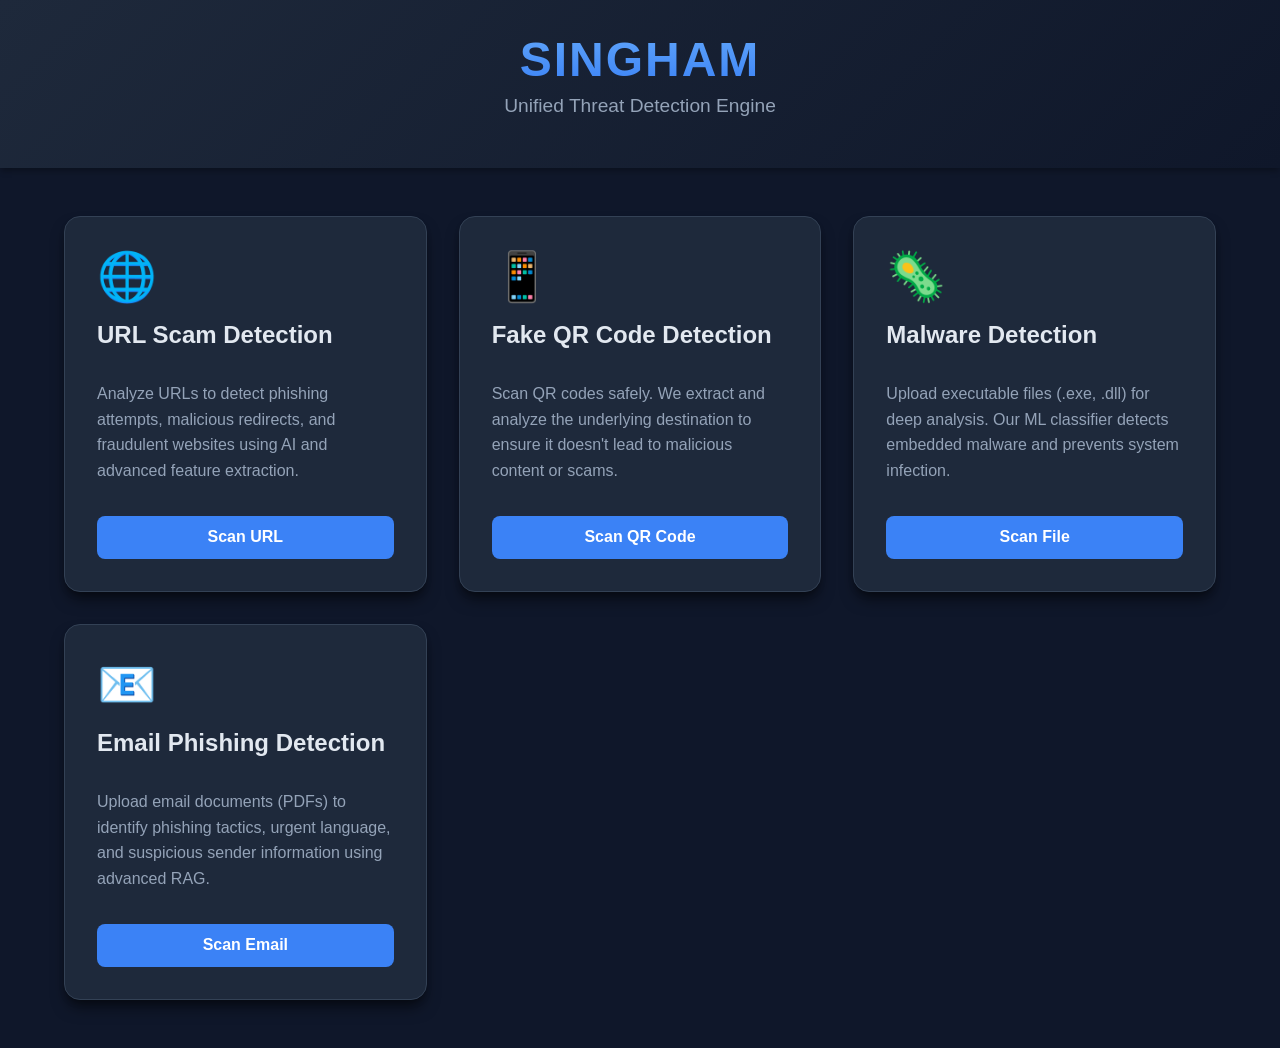
==== frontend/templates/home.html @ d7a962dd "Merge pull request #1 from deon-george/main First phase of development" ====
<!DOCTYPE html>
<html lang="en">
<head>
    <meta charset="UTF-8">
    <meta name="viewport" content="width=device-width, initial-scale=1.0">
    <title>SINGHAM - Threat Detection Dashboard</title>
    <style>
        :root {
            --bg-color: #0f172a;
            --text-color: #f8fafc;
            --card-bg: #1e293b;
            --primary-accent: #3b82f6;
            --hover-accent: #60a5fa;
            --shadow: 0 10px 15px -3px rgba(0, 0, 0, 0.5), 0 4px 6px -2px rgba(0, 0, 0, 0.25);
            --transition: all 0.3s ease;
        }

        body {
            margin: 0;
            font-family: 'Inter', -apple-system, BlinkMacSystemFont, "Segoe UI", Roboto, Helvetica, Arial, sans-serif;
            background-color: var(--bg-color);
            color: var(--text-color);
            display: flex;
            flex-direction: column;
            align-items: center;
            min-height: 100vh;
        }

        header {
            width: 100%;
            padding: 2rem 0;
            text-align: center;
            background: linear-gradient(135deg, #1e293b 0%, #0f172a 100%);
            box-shadow: 0 4px 6px -1px rgba(0, 0, 0, 0.3);
            margin-bottom: 3rem;
        }

        h1 {
            margin: 0;
            font-size: 3rem;
            background: -webkit-linear-gradient(#60a5fa, #3b82f6);
            -webkit-background-clip: text;
            -webkit-text-fill-color: transparent;
            letter-spacing: 2px;
        }

        p.subtitle {
            margin-top: 0.5rem;
            color: #94a3b8;
            font-size: 1.2rem;
        }

        .container {
            display: grid;
            grid-template-columns: repeat(auto-fit, minmax(300px, 1fr));
            gap: 2rem;
            width: 90%;
            max-width: 1200px;
            padding-bottom: 3rem;
        }

        .flash-card {
            background-color: var(--card-bg);
            border-radius: 16px;
            padding: 2rem;
            display: flex;
            flex-direction: column;
            justify-content: space-between;
            box-shadow: var(--shadow);
            transition: var(--transition);
            border: 1px solid #334155;
            position: relative;
            overflow: hidden;
        }

        .flash-card::before {
            content: '';
            position: absolute;
            top: 0; left: 0; width: 100%; height: 4px;
            background: var(--primary-accent);
            transform: scaleX(0);
            transform-origin: left;
            transition: transform 0.4s ease;
        }

        .flash-card:hover {
            transform: translateY(-5px);
            box-shadow: 0 20px 25px -5px rgba(0, 0, 0, 0.5), 0 10px 10px -5px rgba(0, 0, 0, 0.25);
            border-color: var(--primary-accent);
        }

        .flash-card:hover::before {
            transform: scaleX(1);
        }

        .card-icon {
            font-size: 3rem;
            margin-bottom: 1rem;
        }

        .card-title {
            font-size: 1.5rem;
            font-weight: 700;
            margin: 0 0 1rem 0;
            color: #e2e8f0;
        }

        .card-description {
            color: #94a3b8;
            line-height: 1.6;
            margin-bottom: 2rem;
            flex-grow: 1;
        }

        .scan-btn {
            background-color: var(--primary-accent);
            color: white;
            border: none;
            padding: 0.8rem 1.5rem;
            border-radius: 8px;
            font-size: 1rem;
            font-weight: 600;
            cursor: pointer;
            text-decoration: none;
            text-align: center;
            transition: var(--transition);
            display: inline-block;
            width: 100%;
            box-sizing: border-box;
        }

        .scan-btn:hover {
            background-color: var(--hover-accent);
            box-shadow: 0 0 15px rgba(59, 130, 246, 0.5);
        }

    </style>
</head>
<body>

    <header>
        <h1>SINGHAM</h1>
        <p class="subtitle">Unified Threat Detection Engine</p>
    </header>

    <div class="container">
        <!-- URL Scam Detection -->
        <div class="flash-card">
            <div class="card-icon">🌐</div>
            <h2 class="card-title">URL Scam Detection</h2>
            <p class="card-description">Analyze URLs to detect phishing attempts, malicious redirects, and fraudulent websites using AI and advanced feature extraction.</p>
            <a href="/url_scam" class="scan-btn">Scan URL</a>
        </div>

        <!-- Fake QR Code Detection -->
        <div class="flash-card">
            <div class="card-icon">📱</div>
            <h2 class="card-title">Fake QR Code Detection</h2>
            <p class="card-description">Scan QR codes safely. We extract and analyze the underlying destination to ensure it doesn't lead to malicious content or scams.</p>
            <a href="/qr_scan" class="scan-btn">Scan QR Code</a>
        </div>

        <!-- Malware Detection -->
        <div class="flash-card">
            <div class="card-icon">🦠</div>
            <h2 class="card-title">Malware Detection</h2>
            <p class="card-description">Upload executable files (.exe, .dll) for deep analysis. Our ML classifier detects embedded malware and prevents system infection.</p>
            <a href="/malware" class="scan-btn">Scan File</a>
        </div>

        <!-- Email Phishing Detection -->
        <div class="flash-card">
            <div class="card-icon">📧</div>
            <h2 class="card-title">Email Phishing Detection</h2>
            <p class="card-description">Upload email documents (PDFs) to identify phishing tactics, urgent language, and suspicious sender information using advanced RAG.</p>
            <a href="/email_phishing" class="scan-btn">Scan Email</a>
        </div>
    </div>

</body>
</html>
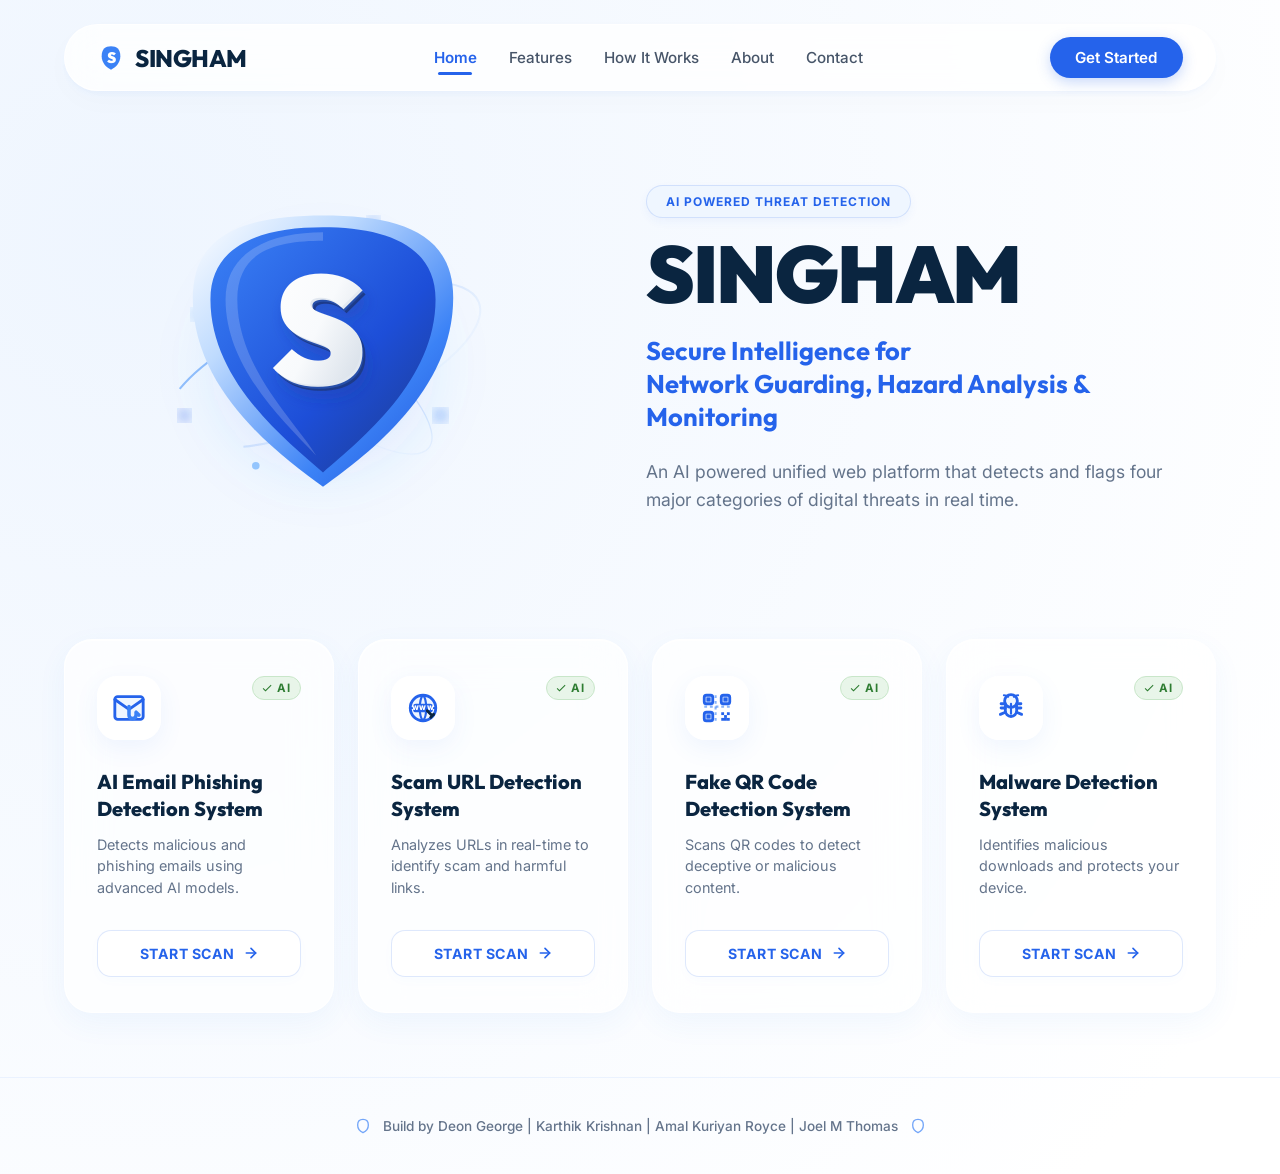
==== commit 1c3e1e64: "update home.html" ====
--- a/frontend/templates/home.html
+++ b/frontend/templates/home.html
@@ -3,179 +3,694 @@
 <head>
     <meta charset="UTF-8">
     <meta name="viewport" content="width=device-width, initial-scale=1.0">
-    <title>SINGHAM - Threat Detection Dashboard</title>
+    <title>SINGHAM - AI Powered Threat Detection Dashboard</title>
+    <!-- Premium Fonts -->
+    <link rel="preconnect" href="https://fonts.googleapis.com">
+    <link rel="preconnect" href="https://fonts.gstatic.com" crossorigin>
+    <link href="https://fonts.googleapis.com/css2?family=Inter:wght@300;400;500;600;700;800&family=Outfit:wght@400;500;600;700;800;900&display=swap" rel="stylesheet">
+    
     <style>
         :root {
-            --bg-color: #0f172a;
-            --text-color: #f8fafc;
-            --card-bg: #1e293b;
-            --primary-accent: #3b82f6;
-            --hover-accent: #60a5fa;
-            --shadow: 0 10px 15px -3px rgba(0, 0, 0, 0.5), 0 4px 6px -2px rgba(0, 0, 0, 0.25);
-            --transition: all 0.3s ease;
+            --bg-color: #f8fafc;
+            --text-primary: #0a2540;
+            --text-secondary: #64748b;
+            --primary-accent: #2563eb;
+            --primary-hover: #1d4ed8;
+            --success-color: #2e7d32;
+            --success-bg: #e8f5e9;
+            --success-border: #c8e6c9;
+            --glass-bg: rgba(255, 255, 255, 0.7);
+            --glass-border: rgba(255, 255, 255, 0.8);
+            --shadow-sm: 0 4px 6px -1px rgba(59, 130, 246, 0.05);
+            --shadow-md: 0 10px 30px rgba(59, 130, 246, 0.06), inset 0 1px 0 rgba(255, 255, 255, 0.8);
+            --shadow-lg: 0 20px 40px rgba(59, 130, 246, 0.12), inset 0 1px 0 rgba(255, 255, 255, 0.9);
+            --transition: all 0.4s cubic-bezier(0.16, 1, 0.3, 1);
+        }
+
+        * {
+            box-sizing: border-box;
+            margin: 0;
+            padding: 0;
         }
 
         body {
-            margin: 0;
-            font-family: 'Inter', -apple-system, BlinkMacSystemFont, "Segoe UI", Roboto, Helvetica, Arial, sans-serif;
-            background-color: var(--bg-color);
-            color: var(--text-color);
+            font-family: 'Inter', -apple-system, BlinkMacSystemFont, "Segoe UI", Roboto, sans-serif;
+            background: radial-gradient(circle at 10% 20%, rgba(219, 234, 254, 0.45) 0%, rgba(255, 255, 255, 1) 90%);
+            color: var(--text-primary);
+            min-height: 100vh;
             display: flex;
             flex-direction: column;
             align-items: center;
-            min-height: 100vh;
-        }
-
+            overflow-x: hidden;
+            -webkit-font-smoothing: antialiased;
+        }
+
+        /* Header Navigation */
         header {
-            width: 100%;
-            padding: 2rem 0;
-            text-align: center;
-            background: linear-gradient(135deg, #1e293b 0%, #0f172a 100%);
-            box-shadow: 0 4px 6px -1px rgba(0, 0, 0, 0.3);
-            margin-bottom: 3rem;
-        }
-
-        h1 {
-            margin: 0;
-            font-size: 3rem;
-            background: -webkit-linear-gradient(#60a5fa, #3b82f6);
-            -webkit-background-clip: text;
-            -webkit-text-fill-color: transparent;
-            letter-spacing: 2px;
-        }
-
-        p.subtitle {
-            margin-top: 0.5rem;
-            color: #94a3b8;
-            font-size: 1.2rem;
-        }
-
-        .container {
-            display: grid;
-            grid-template-columns: repeat(auto-fit, minmax(300px, 1fr));
-            gap: 2rem;
             width: 90%;
             max-width: 1200px;
-            padding-bottom: 3rem;
+            margin-top: 1.5rem;
+            background: rgba(255, 255, 255, 0.8);
+            backdrop-filter: blur(16px);
+            -webkit-backdrop-filter: blur(16px);
+            border: 1px solid var(--glass-border);
+            border-radius: 100px;
+            padding: 0.75rem 2rem;
+            display: flex;
+            justify-content: space-between;
+            align-items: center;
+            box-shadow: var(--shadow-sm), 0 10px 30px rgba(0, 0, 0, 0.02);
+            z-index: 100;
+        }
+
+        .logo-container {
+            display: flex;
+            align-items: center;
+            gap: 10px;
+            text-decoration: none;
+        }
+
+        .logo-text {
+            font-family: 'Outfit', sans-serif;
+            font-size: 1.5rem;
+            font-weight: 800;
+            color: var(--text-primary);
+            letter-spacing: -0.5px;
+        }
+
+        nav {
+            display: flex;
+            align-items: center;
+            gap: 2rem;
+        }
+
+        nav a {
+            text-decoration: none;
+            color: #475569;
+            font-size: 0.95rem;
+            font-weight: 500;
+            transition: var(--transition);
+            position: relative;
+            padding: 0.25rem 0;
+        }
+
+        nav a:hover {
+            color: var(--primary-accent);
+        }
+
+        nav a.active {
+            color: var(--primary-accent);
+            font-weight: 600;
+        }
+
+        nav a.active::after {
+            content: '';
+            position: absolute;
+            bottom: -4px;
+            left: 10%;
+            width: 80%;
+            height: 3px;
+            background-color: var(--primary-accent);
+            border-radius: 10px;
+        }
+
+        .btn-get-started {
+            background-color: var(--primary-accent);
+            color: white;
+            text-decoration: none;
+            padding: 0.7rem 1.6rem;
+            font-weight: 600;
+            font-size: 0.95rem;
+            border-radius: 100px;
+            box-shadow: 0 4px 14px rgba(37, 99, 235, 0.25);
+            transition: var(--transition);
+        }
+
+        .btn-get-started:hover {
+            background-color: var(--primary-hover);
+            box-shadow: 0 6px 20px rgba(37, 99, 235, 0.35);
+            transform: translateY(-1px);
+        }
+
+        /* Main Hero Section */
+        .hero-container {
+            width: 90%;
+            max-width: 1200px;
+            margin: 4rem auto 2.5rem auto;
+            display: grid;
+            grid-template-columns: 1fr 1.1fr;
+            align-items: center;
+            gap: 4rem;
+        }
+
+        .hero-visual {
+            display: flex;
+            justify-content: center;
+            align-items: center;
+            position: relative;
+        }
+
+        .hero-content {
+            display: flex;
+            flex-direction: column;
+            align-items: flex-start;
+        }
+
+        .badge-ai {
+            background-color: #eff6ff;
+            color: var(--primary-accent);
+            font-size: 0.75rem;
+            font-weight: 700;
+            padding: 0.5rem 1.2rem;
+            border-radius: 100px;
+            text-transform: uppercase;
+            letter-spacing: 1px;
+            margin-bottom: 1.25rem;
+            border: 1px solid rgba(37, 99, 235, 0.15);
+            box-shadow: 0 4px 10px rgba(37, 99, 235, 0.05);
+        }
+
+        .hero-title {
+            font-family: 'Outfit', sans-serif;
+            font-size: 5rem;
+            font-weight: 900;
+            color: var(--text-primary);
+            line-height: 0.9;
+            margin-bottom: 1.5rem;
+            letter-spacing: -2px;
+        }
+
+        .hero-subtitle {
+            font-family: 'Outfit', sans-serif;
+            font-size: 1.6rem;
+            font-weight: 700;
+            color: var(--primary-accent);
+            line-height: 1.3;
+            margin-bottom: 1.5rem;
+        }
+
+        .hero-desc {
+            color: var(--text-secondary);
+            font-size: 1.1rem;
+            line-height: 1.6;
+            margin-bottom: 2rem;
+            max-width: 520px;
+        }
+
+        /* Cards Grid */
+        .grid-container {
+            width: 90%;
+            max-width: 1200px;
+            margin: 1.5rem auto 4rem auto;
+            display: grid;
+            grid-template-columns: repeat(4, 1fr);
+            gap: 1.5rem;
         }
 
         .flash-card {
-            background-color: var(--card-bg);
-            border-radius: 16px;
-            padding: 2rem;
+            background: var(--glass-bg);
+            backdrop-filter: blur(20px);
+            -webkit-backdrop-filter: blur(20px);
+            border: 1px solid var(--glass-border);
+            border-radius: 28px;
+            padding: 2.2rem 2rem;
             display: flex;
             flex-direction: column;
             justify-content: space-between;
-            box-shadow: var(--shadow);
+            box-shadow: var(--shadow-md);
             transition: var(--transition);
-            border: 1px solid #334155;
             position: relative;
             overflow: hidden;
         }
 
-        .flash-card::before {
-            content: '';
-            position: absolute;
-            top: 0; left: 0; width: 100%; height: 4px;
+        .flash-card:hover {
+            transform: translateY(-6px);
+            box-shadow: var(--shadow-lg);
+            border-color: rgba(37, 99, 235, 0.2);
+            background: rgba(255, 255, 255, 0.85);
+        }
+
+        .card-top {
+            display: flex;
+            justify-content: space-between;
+            align-items: flex-start;
+            margin-bottom: 1.75rem;
+        }
+
+        .icon-box {
+            width: 64px;
+            height: 64px;
+            background: rgba(255, 255, 255, 0.95);
+            border: 1px solid rgba(255, 255, 255, 1);
+            border-radius: 20px;
+            display: flex;
+            align-items: center;
+            justify-content: center;
+            box-shadow: 0 8px 24px rgba(59, 130, 246, 0.08), inset 0 1px 1px rgba(255, 255, 255, 0.6);
+            transition: var(--transition);
+        }
+
+        .flash-card:hover .icon-box {
+            transform: scale(1.05) rotate(2deg);
+            box-shadow: 0 12px 30px rgba(59, 130, 246, 0.12);
+        }
+
+        .card-badge-ai {
+            display: flex;
+            align-items: center;
+            gap: 4px;
+            padding: 4px 10px 4px 8px;
+            background-color: var(--success-bg);
+            border: 1px solid var(--success-border);
+            border-radius: 100px;
+            color: var(--success-color);
+            font-size: 0.72rem;
+            font-weight: 700;
+            letter-spacing: 0.5px;
+        }
+
+        .card-badge-ai svg {
+            width: 12px;
+            height: 12px;
+            fill: var(--success-color);
+        }
+
+        .card-body {
+            flex-grow: 1;
+        }
+
+        .card-title {
+            font-family: 'Outfit', sans-serif;
+            font-size: 1.25rem;
+            font-weight: 800;
+            color: var(--text-primary);
+            margin-bottom: 0.75rem;
+            line-height: 1.35;
+        }
+
+        .card-desc {
+            color: var(--text-secondary);
+            font-size: 0.9rem;
+            line-height: 1.5;
+            margin-bottom: 2rem;
+        }
+
+        .btn-scan {
+            display: flex;
+            align-items: center;
+            justify-content: center;
+            gap: 8px;
+            width: 100%;
+            padding: 0.85rem;
+            background: rgba(255, 255, 255, 0.8);
+            border: 1px solid rgba(37, 99, 235, 0.15);
+            border-radius: 14px;
+            color: var(--primary-accent);
+            font-weight: 700;
+            font-size: 0.88rem;
+            text-decoration: none;
+            text-transform: uppercase;
+            letter-spacing: 0.5px;
+            transition: var(--transition);
+            box-shadow: 0 4px 12px rgba(59, 130, 246, 0.02);
+        }
+
+        .btn-scan svg {
+            transition: var(--transition);
+        }
+
+        .btn-scan:hover {
             background: var(--primary-accent);
-            transform: scaleX(0);
-            transform-origin: left;
-            transition: transform 0.4s ease;
-        }
-
-        .flash-card:hover {
-            transform: translateY(-5px);
-            box-shadow: 0 20px 25px -5px rgba(0, 0, 0, 0.5), 0 10px 10px -5px rgba(0, 0, 0, 0.25);
+            color: white;
             border-color: var(--primary-accent);
-        }
-
-        .flash-card:hover::before {
-            transform: scaleX(1);
-        }
-
-        .card-icon {
-            font-size: 3rem;
-            margin-bottom: 1rem;
-        }
-
-        .card-title {
-            font-size: 1.5rem;
-            font-weight: 700;
-            margin: 0 0 1rem 0;
-            color: #e2e8f0;
-        }
-
-        .card-description {
-            color: #94a3b8;
-            line-height: 1.6;
-            margin-bottom: 2rem;
-            flex-grow: 1;
-        }
-
-        .scan-btn {
-            background-color: var(--primary-accent);
-            color: white;
-            border: none;
-            padding: 0.8rem 1.5rem;
-            border-radius: 8px;
-            font-size: 1rem;
-            font-weight: 600;
-            cursor: pointer;
-            text-decoration: none;
-            text-align: center;
-            transition: var(--transition);
-            display: inline-block;
+            box-shadow: 0 8px 24px rgba(37, 99, 235, 0.25);
+            transform: translateY(-2px);
+        }
+
+        .btn-scan:hover svg {
+            transform: translateX(4px);
+            fill: white;
+        }
+
+        /* Footer */
+        footer {
+            margin-top: auto;
+            padding: 2.5rem 0;
             width: 100%;
-            box-sizing: border-box;
-        }
-
-        .scan-btn:hover {
-            background-color: var(--hover-accent);
-            box-shadow: 0 0 15px rgba(59, 130, 246, 0.5);
-        }
-
+            border-top: 1px solid rgba(59, 130, 246, 0.08);
+            display: flex;
+            align-items: center;
+            justify-content: center;
+            gap: 12px;
+            color: var(--text-secondary);
+            font-size: 0.85rem;
+            font-weight: 500;
+        }
+
+        .footer-logo {
+            width: 16px;
+            height: 16px;
+            opacity: 0.7;
+        }
+
+        /* Responsiveness */
+        @media (max-width: 1024px) {
+            .hero-container {
+                grid-template-columns: 1fr;
+                gap: 2rem;
+                text-align: center;
+            }
+            .hero-content {
+                align-items: center;
+            }
+            .hero-desc {
+                margin-left: auto;
+                margin-right: auto;
+            }
+            .grid-container {
+                grid-template-columns: repeat(2, 1fr);
+            }
+        }
+
+        @media (max-width: 640px) {
+            header {
+                padding: 0.75rem 1.25rem;
+            }
+            nav {
+                display: none; /* Hide nav links on mobile for simplicity */
+            }
+            .hero-title {
+                font-size: 3.5rem;
+            }
+            .grid-container {
+                grid-template-columns: 1fr;
+            }
+        }
     </style>
 </head>
 <body>
 
+    <!-- Header Navigation -->
     <header>
-        <h1>SINGHAM</h1>
-        <p class="subtitle">Unified Threat Detection Engine</p>
+        <a href="/" class="logo-container">
+            <!-- Shield Logo Icon -->
+            <svg width="28" height="28" viewBox="0 0 24 24" fill="none" xmlns="http://www.w3.org/2000/svg">
+                <path d="M12 2C17 2 20 4.5 20 10.5C20 16.5 15.5 20.5 12 22C8.5 20.5 4 16.5 4 10.5C4 4.5 7 2 12 2Z" fill="url(#headerShieldGrad)" />
+                <!-- Letter S on Shield -->
+                <text x="12" y="16.5" font-family="'Outfit', sans-serif" font-weight="900" font-size="13" fill="#ffffff" text-anchor="middle">S</text>
+                <defs>
+                    <linearGradient id="headerShieldGrad" x1="4" y1="2" x2="20" y2="22">
+                        <stop offset="0%" stop-color="#3b82f6" />
+                        <stop offset="100%" stop-color="#1d4ed8" />
+                    </linearGradient>
+                </defs>
+            </svg>
+            <span class="logo-text">SINGHAM</span>
+        </a>
+        <nav>
+            <a href="#" class="active">Home</a>
+            <a href="#">Features</a>
+            <a href="#">How It Works</a>
+            <a href="#">About</a>
+            <a href="#">Contact</a>
+        </nav>
+        <a href="#scanners" class="btn-get-started">Get Started</a>
     </header>
 
-    <div class="container">
-        <!-- URL Scam Detection -->
-        <div class="flash-card">
-            <div class="card-icon">🌐</div>
-            <h2 class="card-title">URL Scam Detection</h2>
-            <p class="card-description">Analyze URLs to detect phishing attempts, malicious redirects, and fraudulent websites using AI and advanced feature extraction.</p>
-            <a href="/url_scam" class="scan-btn">Scan URL</a>
+    <!-- Hero Section -->
+    <div class="hero-container">
+        <!-- Shield Graphic Left -->
+        <div class="hero-visual">
+            <svg width="420" height="420" viewBox="0 0 500 500" fill="none" xmlns="http://www.w3.org/2000/svg">
+                <defs>
+                    <!-- Background Glow -->
+                    <radialGradient id="shieldGlow" cx="50%" cy="50%" r="50%">
+                        <stop offset="0%" stop-color="#3b82f6" stop-opacity="0.25" />
+                        <stop offset="100%" stop-color="#3b82f6" stop-opacity="0" />
+                    </radialGradient>
+                    
+                    <!-- Shield Metallic Border Gradient -->
+                    <linearGradient id="metalBorder" x1="0%" y1="0%" x2="100%" y2="100%">
+                        <stop offset="0%" stop-color="#ffffff" />
+                        <stop offset="30%" stop-color="#bfdbfe" />
+                        <stop offset="70%" stop-color="#3b82f6" />
+                        <stop offset="100%" stop-color="#1d4ed8" />
+                    </linearGradient>
+
+                    <!-- Shield Body Gradient -->
+                    <linearGradient id="shieldBody" x1="0%" y1="0%" x2="100%" y2="100%">
+                        <stop offset="0%" stop-color="#3b82f6" />
+                        <stop offset="60%" stop-color="#1d4ed8" />
+                        <stop offset="100%" stop-color="#1e3a8a" />
+                    </linearGradient>
+                    
+                    <!-- Orbit Ring Gradient -->
+                    <linearGradient id="orbitGrad" x1="0%" y1="0%" x2="100%" y2="100%">
+                        <stop offset="0%" stop-color="#60a5fa" stop-opacity="0.8" />
+                        <stop offset="50%" stop-color="#3b82f6" stop-opacity="0.2" />
+                        <stop offset="100%" stop-color="#93c5fd" stop-opacity="0" />
+                    </linearGradient>
+
+                    <!-- 3D S Text Gradient -->
+                    <linearGradient id="textSGrad" x1="0%" y1="0%" x2="100%" y2="100%">
+                        <stop offset="0%" stop-color="#ffffff" />
+                        <stop offset="50%" stop-color="#f8fafc" />
+                        <stop offset="100%" stop-color="#cbd5e1" />
+                    </linearGradient>
+
+                    <!-- Filters -->
+                    <filter id="shadowFilter" x="-20%" y="-20%" width="140%" height="140%">
+                        <feDropShadow dx="4" dy="10" stdDeviation="8" flood-color="#1e3a8a" flood-opacity="0.22"/>
+                    </filter>
+                    
+                    <filter id="glowFilter" x="-30%" y="-30%" width="160%" height="160%">
+                        <feGaussianBlur stdDeviation="8" result="blur" />
+                    </filter>
+
+                    <filter id="softGlow" x="-50%" y="-50%" width="200%" height="200%">
+                        <feGaussianBlur stdDeviation="30" result="blur" />
+                    </filter>
+                </defs>
+
+                <!-- Background Soft Radial Glow -->
+                <circle cx="250" cy="250" r="160" fill="url(#shieldGlow)" filter="url(#softGlow)" />
+
+                <!-- Orbiting Ring 1 (Tilted Outer) -->
+                <ellipse cx="250" cy="250" rx="200" ry="70" stroke="url(#orbitGrad)" stroke-width="2.5" fill="none" transform="rotate(-22, 250, 250)" stroke-dasharray="350 150 80 120" />
+                
+                <!-- Orbiting Ring 2 (Tilted Inner) -->
+                <ellipse cx="250" cy="250" rx="160" ry="50" stroke="url(#orbitGrad)" stroke-width="1.5" fill="none" transform="rotate(38, 250, 250)" stroke-dasharray="280 220" />
+
+                <!-- Orbiting Particles -->
+                <circle cx="100" cy="190" r="5" fill="#60a5fa" filter="url(#glowFilter)" />
+                <circle cx="390" cy="310" r="6" fill="#3b82f6" filter="url(#glowFilter)" />
+                <circle cx="170" cy="370" r="4.5" fill="#93c5fd" />
+                <circle cx="310" cy="80" r="5" fill="#3b82f6" filter="url(#glowFilter)" />
+                <circle cx="85" cy="310" r="5.5" fill="#2563eb" filter="url(#glowFilter)" />
+
+                <!-- Shield Base Shadow -->
+                <path d="M 250 80 C 330 80, 390 100, 390 170 C 390 270, 300 340, 250 380 C 200 340, 110 270, 110 170 C 110 100, 170 80, 250 80 Z" fill="#000" opacity="0.1" filter="url(#shadowFilter)" />
+
+                <!-- Outer Metallic Border Shield -->
+                <path d="M 250 72 C 340 72, 405 92, 405 170 C 405 280, 305 355, 250 395 C 195 355, 95 280, 95 170 C 95 92, 160 72, 250 72 Z" fill="url(#metalBorder)" />
+
+                <!-- Inner Blue Shield -->
+                <path d="M 250 86 C 322 86, 384 106, 384 172 C 384 268, 296 338, 250 378 C 204 338, 116 268, 116 172 C 116 106, 178 86, 250 86 Z" fill="url(#shieldBody)" />
+
+                <!-- Light Reflection Highlight on Left Edge -->
+                <path d="M 250 92 C 192 92, 134 112, 134 172 C 134 252, 202 316, 242 358 C 218 318, 148 254, 148 172 C 148 112, 198 102, 250 102 Z" fill="#ffffff" opacity="0.18" />
+
+                <!-- 3D Letter 'S' in the center -->
+                <g filter="url(#shadowFilter)">
+                    <!-- 3D depth shadows -->
+                    <text x="250" y="278" font-family="'Outfit', 'Inter', sans-serif" font-size="180" font-weight="900" text-anchor="middle" fill="#1e3a8a">S</text>
+                    <text x="248" y="276" font-family="'Outfit', 'Inter', sans-serif" font-size="180" font-weight="900" text-anchor="middle" fill="#3b82f6" opacity="0.3">S</text>
+                    <text x="246" y="274" font-family="'Outfit', 'Inter', sans-serif" font-size="180" font-weight="900" text-anchor="middle" fill="#e2e8f0">S</text>
+                    <!-- Front face of S -->
+                    <text x="244" y="272" font-family="'Outfit', 'Inter', sans-serif" font-size="180" font-weight="900" text-anchor="middle" fill="url(#textSGrad)">S</text>
+                </g>
+            </svg>
         </div>
 
-        <!-- Fake QR Code Detection -->
-        <div class="flash-card">
-            <div class="card-icon">📱</div>
-            <h2 class="card-title">Fake QR Code Detection</h2>
-            <p class="card-description">Scan QR codes safely. We extract and analyze the underlying destination to ensure it doesn't lead to malicious content or scams.</p>
-            <a href="/qr_scan" class="scan-btn">Scan QR Code</a>
-        </div>
-
-        <!-- Malware Detection -->
-        <div class="flash-card">
-            <div class="card-icon">🦠</div>
-            <h2 class="card-title">Malware Detection</h2>
-            <p class="card-description">Upload executable files (.exe, .dll) for deep analysis. Our ML classifier detects embedded malware and prevents system infection.</p>
-            <a href="/malware" class="scan-btn">Scan File</a>
-        </div>
-
-        <!-- Email Phishing Detection -->
-        <div class="flash-card">
-            <div class="card-icon">📧</div>
-            <h2 class="card-title">Email Phishing Detection</h2>
-            <p class="card-description">Upload email documents (PDFs) to identify phishing tactics, urgent language, and suspicious sender information using advanced RAG.</p>
-            <a href="/email_phishing" class="scan-btn">Scan Email</a>
+        <!-- Text Description Right -->
+        <div class="hero-content">
+            <span class="badge-ai">AI Powered Threat Detection</span>
+            <h1 class="hero-title">SINGHAM</h1>
+            <h2 class="hero-subtitle">Secure Intelligence for<br>Network Guarding, Hazard Analysis & Monitoring</h2>
+            <p class="hero-desc">An AI powered unified web platform that detects and flags four major categories of digital threats in real time.</p>
         </div>
     </div>
 
+    <!-- Scanner Cards Section -->
+    <div class="grid-container" id="scanners">
+
+        <!-- Card 1: AI Email Phishing Detection System -->
+        <div class="flash-card">
+            <div class="card-top">
+                <div class="icon-box">
+                    <svg width="34" height="34" viewBox="0 0 24 24" fill="none" stroke="currentColor" stroke-width="2" stroke-linecap="round" stroke-linejoin="round">
+                        <!-- Blue Envelope -->
+                        <path d="M4 4h16c1.1 0 2 .9 2 2v12c0 1.1-.9 2-2 2H4c-1.1 0-2-.9-2-2V6c0-1.1.9-2 2-2z" fill="#eff6ff" stroke="#2563eb" />
+                        <polyline points="22,6 12,13 2,6" stroke="#2563eb" />
+                        <!-- Fishing Hook -->
+                        <path d="M12 11v6c0 1.5 1 2.5 2.5 2.5s2.5-1 2.5-2.5v-1" stroke="#3b82f6" stroke-width="2.5" />
+                        <line x1="17" y1="15" x2="19" y2="17" stroke="#3b82f6" stroke-width="2.5" />
+                    </svg>
+                </div>
+                <div class="card-badge-ai">
+                    <svg viewBox="0 0 24 24" width="12" height="12">
+                        <path d="M9 16.17L4.83 12l-1.42 1.41L9 19 21 7l-1.41-1.41z"/>
+                    </svg>
+                    <span>AI</span>
+                </div>
+            </div>
+            <div class="card-body">
+                <h3 class="card-title">AI Email Phishing Detection System</h3>
+                <p class="card-desc">Detects malicious and phishing emails using advanced AI models.</p>
+            </div>
+            <a href="/email_phishing" class="btn-scan">
+                <span>START SCAN</span>
+                <svg width="16" height="16" viewBox="0 0 24 24" fill="none" stroke="currentColor" stroke-width="2.5" stroke-linecap="round" stroke-linejoin="round">
+                    <line x1="5" y1="12" x2="19" y2="12"></line>
+                    <polyline points="12 5 19 12 12 19"></polyline>
+                </svg>
+            </a>
+        </div>
+
+        <!-- Card 2: Scam URL Detection System -->
+        <div class="flash-card">
+            <div class="card-top">
+                <div class="icon-box">
+                    <svg width="34" height="34" viewBox="0 0 24 24" fill="none" xmlns="http://www.w3.org/2000/svg">
+                        <circle cx="12" cy="12" r="9" fill="#eff6ff" stroke="#2563eb" stroke-width="2"/>
+                        <path d="M12 3C15 6 15 18 12 21" stroke="#2563eb" stroke-width="1.5"/>
+                        <path d="M12 3C9 6 9 18 12 21" stroke="#2563eb" stroke-width="1.5"/>
+                        <path d="M3 12H21" stroke="#2563eb" stroke-width="1.5"/>
+                        <rect x="5" y="9" width="14" height="6" rx="2" fill="#2563eb"/>
+                        <text x="12" y="13.5" font-family="'Inter', sans-serif" font-size="4.5" font-weight="900" fill="#ffffff" text-anchor="middle" letter-spacing="0.2">WWW</text>
+                        <!-- Pointer Click -->
+                        <path d="M15 14L18.5 17.5M18.5 17.5L17.5 18.5M18.5 17.5L19.5 16.5" stroke="#0a2540" stroke-width="2" stroke-linecap="round"/>
+                    </svg>
+                </div>
+                <div class="card-badge-ai">
+                    <svg viewBox="0 0 24 24" width="12" height="12">
+                        <path d="M9 16.17L4.83 12l-1.42 1.41L9 19 21 7l-1.41-1.41z"/>
+                    </svg>
+                    <span>AI</span>
+                </div>
+            </div>
+            <div class="card-body">
+                <h3 class="card-title">Scam URL Detection System</h3>
+                <p class="card-desc">Analyzes URLs in real-time to identify scam and harmful links.</p>
+            </div>
+            <a href="/url_scam" class="btn-scan">
+                <span>START SCAN</span>
+                <svg width="16" height="16" viewBox="0 0 24 24" fill="none" stroke="currentColor" stroke-width="2.5" stroke-linecap="round" stroke-linejoin="round">
+                    <line x1="5" y1="12" x2="19" y2="12"></line>
+                    <polyline points="12 5 19 12 12 19"></polyline>
+                </svg>
+            </a>
+        </div>
+
+        <!-- Card 3: Fake QR Code Detection System -->
+        <div class="flash-card">
+            <div class="card-top">
+                <div class="icon-box">
+                    <svg width="34" height="34" viewBox="0 0 24 24" fill="none" xmlns="http://www.w3.org/2000/svg">
+                        <!-- QR Corner Markers -->
+                        <rect x="3" y="3" width="6" height="6" rx="1.5" stroke="#2563eb" stroke-width="2" fill="#eff6ff" />
+                        <rect x="4.5" y="4.5" width="3" height="3" fill="#2563eb" />
+                        
+                        <rect x="15" y="3" width="6" height="6" rx="1.5" stroke="#2563eb" stroke-width="2" fill="#eff6ff" />
+                        <rect x="16.5" y="4.5" width="3" height="3" fill="#2563eb" />
+                        
+                        <rect x="3" y="15" width="6" height="6" rx="1.5" stroke="#2563eb" stroke-width="2" fill="#eff6ff" />
+                        <rect x="4.5" y="16.5" width="3" height="3" fill="#2563eb" />
+                        
+                        <!-- QR Inner Modules -->
+                        <rect x="15" y="15" width="2" height="2" fill="#2563eb" />
+                        <rect x="19" y="15" width="2" height="2" fill="#2563eb" />
+                        <rect x="17" y="17" width="2" height="2" fill="#2563eb" />
+                        <rect x="15" y="19" width="4" height="2" fill="#2563eb" />
+                        <rect x="19" y="19" width="2" height="2" fill="#2563eb" />
+                        
+                        <!-- Scanline Grid -->
+                        <line x1="11" y1="3" x2="11" y2="21" stroke="#3b82f6" stroke-width="1.5" stroke-dasharray="2 2" opacity="0.6" />
+                        <line x1="3" y1="11" x2="21" y2="11" stroke="#3b82f6" stroke-width="1.5" stroke-dasharray="2 2" opacity="0.6" />
+                    </svg>
+                </div>
+                <div class="card-badge-ai">
+                    <svg viewBox="0 0 24 24" width="12" height="12">
+                        <path d="M9 16.17L4.83 12l-1.42 1.41L9 19 21 7l-1.41-1.41z"/>
+                    </svg>
+                    <span>AI</span>
+                </div>
+            </div>
+            <div class="card-body">
+                <h3 class="card-title">Fake QR Code Detection System</h3>
+                <p class="card-desc">Scans QR codes to detect deceptive or malicious content.</p>
+            </div>
+            <a href="/qr_scan" class="btn-scan">
+                <span>START SCAN</span>
+                <svg width="16" height="16" viewBox="0 0 24 24" fill="none" stroke="currentColor" stroke-width="2.5" stroke-linecap="round" stroke-linejoin="round">
+                    <line x1="5" y1="12" x2="19" y2="12"></line>
+                    <polyline points="12 5 19 12 12 19"></polyline>
+                </svg>
+            </a>
+        </div>
+
+        <!-- Card 4: Malware Detection System -->
+        <div class="flash-card">
+            <div class="card-top">
+                <div class="icon-box">
+                    <svg width="34" height="34" viewBox="0 0 24 24" fill="none" xmlns="http://www.w3.org/2000/svg">
+                        <!-- Insect/Bug body -->
+                        <rect x="8" y="7" width="8" height="11" rx="4" fill="#eff6ff" stroke="#2563eb" stroke-width="2" />
+                        <circle cx="12" cy="7" r="4.5" fill="#eff6ff" stroke="#2563eb" stroke-width="2" />
+                        <!-- Eyes/Antennae -->
+                        <path d="M10 4C9 3 7 3 7 3" stroke="#2563eb" stroke-width="1.5" stroke-linecap="round" />
+                        <path d="M14 4C15 3 17 3 17 3" stroke="#2563eb" stroke-width="1.5" stroke-linecap="round" />
+                        <!-- Insect Legs -->
+                        <path d="M5 9H8M5 12H8M4.5 16.5L8 15" stroke="#2563eb" stroke-width="2" stroke-linecap="round" />
+                        <path d="M19 9H16M19 12H16M19.5 16.5L16 15" stroke="#2563eb" stroke-width="2" stroke-linecap="round" />
+                        <!-- Backbone line -->
+                        <line x1="12" y1="9" x2="12" y2="16" stroke="#2563eb" stroke-width="1.5" stroke-linecap="round" />
+                    </svg>
+                </div>
+                <div class="card-badge-ai">
+                    <svg viewBox="0 0 24 24" width="12" height="12">
+                        <path d="M9 16.17L4.83 12l-1.42 1.41L9 19 21 7l-1.41-1.41z"/>
+                    </svg>
+                    <span>AI</span>
+                </div>
+            </div>
+            <div class="card-body">
+                <h3 class="card-title">Malware Detection System</h3>
+                <p class="card-desc">Identifies malicious downloads and protects your device.</p>
+            </div>
+            <a href="/malware" class="btn-scan">
+                <span>START SCAN</span>
+                <svg width="16" height="16" viewBox="0 0 24 24" fill="none" stroke="currentColor" stroke-width="2.5" stroke-linecap="round" stroke-linejoin="round">
+                    <line x1="5" y1="12" x2="19" y2="12"></line>
+                    <polyline points="12 5 19 12 12 19"></polyline>
+                </svg>
+            </a>
+        </div>
+
+    </div>
+
+    <!-- Footer -->
+    <footer>
+        <!-- Mini Shield Icon Left -->
+        <svg class="footer-logo" viewBox="0 0 24 24" fill="none" xmlns="http://www.w3.org/2000/svg">
+            <path d="M12 2C17 2 20 4.5 20 10.5C20 16.5 15.5 20.5 12 22C8.5 20.5 4 16.5 4 10.5C4 4.5 7 2 12 2Z" stroke="#3b82f6" stroke-width="2" fill="none" />
+        </svg>
+        <span>Build by Deon George | Karthik Krishnan | Amal Kuriyan Royce | Joel M Thomas</span>
+        <!-- Mini Shield Icon Right -->
+        <svg class="footer-logo" viewBox="0 0 24 24" fill="none" xmlns="http://www.w3.org/2000/svg">
+            <path d="M12 2C17 2 20 4.5 20 10.5C20 16.5 15.5 20.5 12 22C8.5 20.5 4 16.5 4 10.5C4 4.5 7 2 12 2Z" stroke="#3b82f6" stroke-width="2" fill="none" />
+        </svg>
+    </footer>
+
 </body>
 </html>
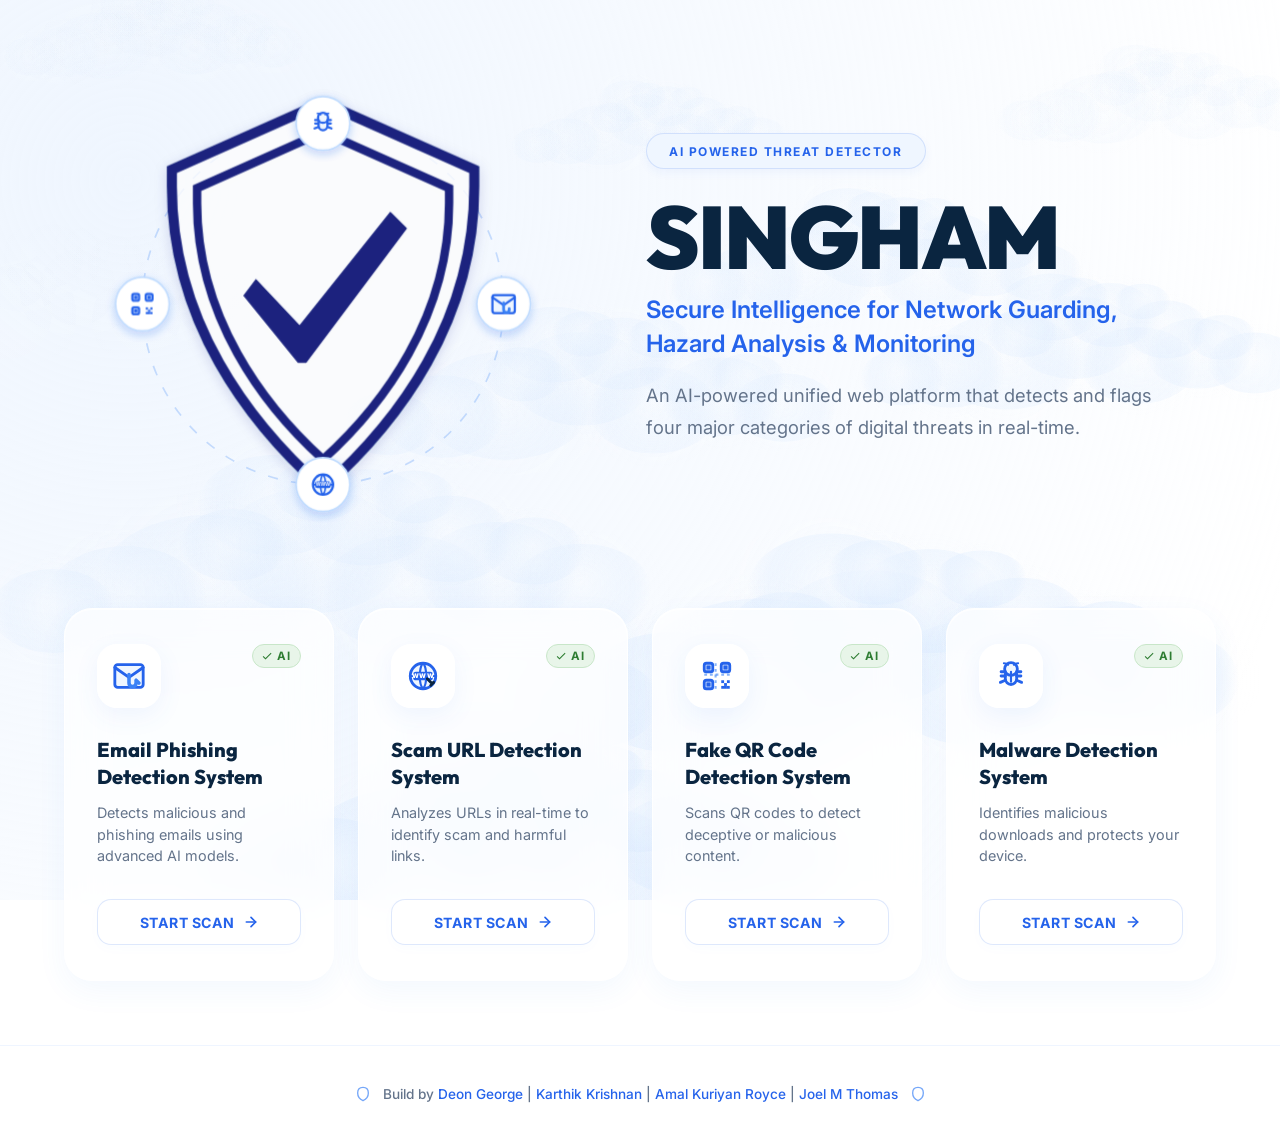
==== commit 3458f17d: "update home.html and readme" ====
--- a/frontend/templates/home.html
+++ b/frontend/templates/home.html
@@ -1,5 +1,6 @@
 <!DOCTYPE html>
 <html lang="en">
+
 <head>
     <meta charset="UTF-8">
     <meta name="viewport" content="width=device-width, initial-scale=1.0">
@@ -7,8 +8,10 @@
     <!-- Premium Fonts -->
     <link rel="preconnect" href="https://fonts.googleapis.com">
     <link rel="preconnect" href="https://fonts.gstatic.com" crossorigin>
-    <link href="https://fonts.googleapis.com/css2?family=Inter:wght@300;400;500;600;700;800&family=Outfit:wght@400;500;600;700;800;900&display=swap" rel="stylesheet">
-    
+    <link
+        href="https://fonts.googleapis.com/css2?family=Inter:wght@300;400;500;600;700;800&family=Outfit:wght@400;500;600;700;800;900&display=swap"
+        rel="stylesheet">
+
     <style>
         :root {
             --bg-color: #f8fafc;
@@ -33,9 +36,12 @@
             padding: 0;
         }
 
+        html, body {
+            background: transparent;
+        }
+
         body {
             font-family: 'Inter', -apple-system, BlinkMacSystemFont, "Segoe UI", Roboto, sans-serif;
-            background: radial-gradient(circle at 10% 20%, rgba(219, 234, 254, 0.45) 0%, rgba(255, 255, 255, 1) 90%);
             color: var(--text-primary);
             min-height: 100vh;
             display: flex;
@@ -161,40 +167,43 @@
             color: var(--primary-accent);
             font-size: 0.75rem;
             font-weight: 700;
-            padding: 0.5rem 1.2rem;
+            padding: 0.6rem 1.4rem;
             border-radius: 100px;
             text-transform: uppercase;
-            letter-spacing: 1px;
-            margin-bottom: 1.25rem;
+            letter-spacing: 1.5px;
+            margin-bottom: 1.5rem;
             border: 1px solid rgba(37, 99, 235, 0.15);
             box-shadow: 0 4px 10px rgba(37, 99, 235, 0.05);
+            display: inline-block;
         }
 
         .hero-title {
             font-family: 'Outfit', sans-serif;
-            font-size: 5rem;
+            font-size: 5.5rem;
             font-weight: 900;
             color: var(--text-primary);
-            line-height: 0.9;
-            margin-bottom: 1.5rem;
+            line-height: 1;
+            margin-bottom: 0.75rem;
             letter-spacing: -2px;
         }
 
         .hero-subtitle {
-            font-family: 'Outfit', sans-serif;
-            font-size: 1.6rem;
-            font-weight: 700;
+            font-family: 'Inter', sans-serif;
+            font-size: 1.5rem;
+            font-weight: 600;
             color: var(--primary-accent);
-            line-height: 1.3;
-            margin-bottom: 1.5rem;
+            line-height: 1.4;
+            margin-bottom: 1.25rem;
+            max-width: 550px;
         }
 
         .hero-desc {
             color: var(--text-secondary);
-            font-size: 1.1rem;
-            line-height: 1.6;
+            font-size: 1.15rem;
+            line-height: 1.7;
             margin-bottom: 2rem;
             max-width: 520px;
+            font-weight: 400;
         }
 
         /* Cards Grid */
@@ -353,6 +362,16 @@
             opacity: 0.7;
         }
 
+        footer a {
+            color: var(--primary-accent);
+            text-decoration: none;
+            transition: var(--transition);
+        }
+
+        footer a:hover {
+            color: var(--primary-hover);
+        }
+
         /* Responsiveness */
         @media (max-width: 1024px) {
             .hero-container {
@@ -360,13 +379,16 @@
                 gap: 2rem;
                 text-align: center;
             }
+
             .hero-content {
                 align-items: center;
             }
+
             .hero-desc {
                 margin-left: auto;
                 margin-right: auto;
             }
+
             .grid-container {
                 grid-template-columns: repeat(2, 1fr);
             }
@@ -376,148 +398,277 @@
             header {
                 padding: 0.75rem 1.25rem;
             }
+
             nav {
-                display: none; /* Hide nav links on mobile for simplicity */
+                display: none;
+                /* Hide nav links on mobile for simplicity */
             }
+
             .hero-title {
                 font-size: 3.5rem;
             }
+
             .grid-container {
                 grid-template-columns: 1fr;
             }
         }
+
+        /* Canvas Cloud Background */
+        #cloud-canvas {
+            position: fixed;
+            top: 0; left: 0;
+            width: 100%; height: 100%;
+            z-index: -1;
+            pointer-events: none;
+            background: radial-gradient(circle at 10% 20%, rgba(219, 234, 254, 0.45) 0%, rgba(255, 255, 255, 1) 90%);
+        }
     </style>
 </head>
+
 <body>
 
-    <!-- Header Navigation -->
-    <header>
-        <a href="/" class="logo-container">
-            <!-- Shield Logo Icon -->
-            <svg width="28" height="28" viewBox="0 0 24 24" fill="none" xmlns="http://www.w3.org/2000/svg">
-                <path d="M12 2C17 2 20 4.5 20 10.5C20 16.5 15.5 20.5 12 22C8.5 20.5 4 16.5 4 10.5C4 4.5 7 2 12 2Z" fill="url(#headerShieldGrad)" />
-                <!-- Letter S on Shield -->
-                <text x="12" y="16.5" font-family="'Outfit', sans-serif" font-weight="900" font-size="13" fill="#ffffff" text-anchor="middle">S</text>
-                <defs>
-                    <linearGradient id="headerShieldGrad" x1="4" y1="2" x2="20" y2="22">
-                        <stop offset="0%" stop-color="#3b82f6" />
-                        <stop offset="100%" stop-color="#1d4ed8" />
-                    </linearGradient>
-                </defs>
-            </svg>
-            <span class="logo-text">SINGHAM</span>
-        </a>
-        <nav>
-            <a href="#" class="active">Home</a>
-            <a href="#">Features</a>
-            <a href="#">How It Works</a>
-            <a href="#">About</a>
-            <a href="#">Contact</a>
-        </nav>
-        <a href="#scanners" class="btn-get-started">Get Started</a>
-    </header>
+    <!-- Canvas Cloud Background -->
+    <canvas id="cloud-canvas"></canvas>
+    <script>
+    (function() {
+        var canvas = document.getElementById('cloud-canvas');
+        var ctx = canvas.getContext('2d');
+        var t = 0;
+
+        var dpr = window.devicePixelRatio || 1;
+        function resize() {
+            canvas.width = window.innerWidth * dpr;
+            canvas.height = window.innerHeight * dpr;
+            canvas.style.width = window.innerWidth + 'px';
+            canvas.style.height = window.innerHeight + 'px';
+        }
+        resize();
+        window.addEventListener('resize', resize);
+
+        function drawCloud(cx, cy, scale, alpha) {
+            var puffs = [
+                [0,     0,    95, 60],
+                [85,   -30,   78, 52],
+                [165,    5,   72, 48],
+                [240,  -10,   65, 44],
+                [-70,   12,   68, 46],
+                [55,   -68,   65, 42],
+                [130,  -58,   58, 40],
+                [200,  -40,   52, 36],
+                [310,    2,   58, 38],
+                [-130,  20,   52, 35],
+                [20,   -35,   45, 30],
+                [90,   -80,   38, 25],
+                [170,  -75,   35, 22],
+                [270,  -30,   42, 28]
+            ];
+            ctx.save();
+            ctx.scale(dpr, dpr);
+            puffs.forEach(function(p) {
+                var rx = p[2] * scale;
+                var ry = p[3] * scale;
+                var px = cx + p[0] * scale;
+                var py = cy + p[1] * scale;
+
+                var gOuter = ctx.createRadialGradient(px, py, 0, px, py, rx * 1.3);
+                gOuter.addColorStop(0,   'rgba(230,240,255,' + (alpha * 0.18) + ')');
+                gOuter.addColorStop(1,   'rgba(255,255,255,0)');
+                ctx.beginPath();
+                ctx.ellipse(px, py, rx * 1.3, ry * 1.3, 0, 0, Math.PI * 2);
+                ctx.fillStyle = gOuter;
+                ctx.fill();
+
+                var g = ctx.createRadialGradient(px, py - ry * 0.15, 0, px, py, rx);
+                g.addColorStop(0,   'rgba(248,251,255,' + alpha + ')');
+                g.addColorStop(0.4, 'rgba(235,244,255,' + (alpha * 0.9) + ')');
+                g.addColorStop(0.75,'rgba(220,235,255,' + (alpha * 0.6) + ')');
+                g.addColorStop(1,   'rgba(210,228,255,0)');
+                ctx.beginPath();
+                ctx.ellipse(px, py, rx, ry, 0, 0, Math.PI * 2);
+                ctx.fillStyle = g;
+                ctx.fill();
+            });
+            ctx.restore();
+        }
+
+        var clouds = [
+            // Top layer
+            { x: 100,  baseY: 0.05, scale: 0.55, speed: 0.12, alpha: 0.28, bobAmp: 0.9,  bobFreq: 0.02 },
+            { x: 600,  baseY: 0.15, scale: 0.50, speed: 0.10, alpha: 0.22, bobAmp: 0.7,  bobFreq: 0.015 },
+            { x: 1100, baseY: 0.12, scale: 0.58, speed: 0.13, alpha: 0.25, bobAmp: 1.1,  bobFreq: 0.025 },
+            { x: -300, baseY: 0.25, scale: 0.52, speed: 0.11, alpha: 0.20, bobAmp: 0.8,  bobFreq: 0.018 },
+            
+            // Mid layer
+            { x: 0,    baseY: 0.35, scale: 0.85, speed: 0.22, alpha: 0.40, bobAmp: 1.5,  bobFreq: 0.03 },
+            { x: 500,  baseY: 0.45, scale: 0.90, speed: 0.20, alpha: 0.38, bobAmp: 1.2,  bobFreq: 0.025 },
+            { x: 1000, baseY: 0.40, scale: 0.80, speed: 0.25, alpha: 0.42, bobAmp: 1.8,  bobFreq: 0.035 },
+            { x: -200, baseY: 0.55, scale: 0.88, speed: 0.18, alpha: 0.35, bobAmp: 1.3,  bobFreq: 0.02 },
+            { x: 800,  baseY: 0.30, scale: 0.75, speed: 0.24, alpha: 0.36, bobAmp: 1.0,  bobFreq: 0.03 },
+
+            // Lower layer
+            { x: 200,  baseY: 0.65, scale: 1.20, speed: 0.38, alpha: 0.55, bobAmp: 2.2,  bobFreq: 0.04 },
+            { x: 750,  baseY: 0.75, scale: 1.30, speed: 0.42, alpha: 0.52, bobAmp: 1.9,  bobFreq: 0.035 },
+            { x: 1300, baseY: 0.70, scale: 1.10, speed: 0.35, alpha: 0.50, bobAmp: 2.5,  bobFreq: 0.045 },
+            
+            // Bottom layer (to cover the whole page height)
+            { x: -400, baseY: 0.85, scale: 1.25, speed: 0.40, alpha: 0.48, bobAmp: 2.0,  bobFreq: 0.04 },
+            { x: 400,  baseY: 0.95, scale: 1.15, speed: 0.39, alpha: 0.53, bobAmp: 2.1,  bobFreq: 0.038 }
+        ];
+
+        function animate() {
+            ctx.clearRect(0, 0, canvas.width, canvas.height);
+            t++;
+
+            clouds.forEach(function(c) {
+                // baseY is a percentage of innerHeight. bob is in logical pixels.
+                var bY = c.baseY * window.innerHeight + Math.sin(t * c.bobFreq) * c.bobAmp;
+
+                var fadeW = 280;
+                var edgeFade = 1;
+                if (c.x < fadeW) edgeFade = Math.max(0, c.x / fadeW);
+                if (c.x > window.innerWidth - fadeW) edgeFade = Math.max(0, (window.innerWidth - c.x) / fadeW);
+
+                drawCloud(c.x, bY, c.scale, c.alpha * edgeFade);
+                c.x += c.speed;
+                if (c.x > window.innerWidth + 550) {
+                    c.x = -520;
+                    c.baseY = Math.random(); // anywhere from 0 to 1.0
+                }
+            });
+
+            requestAnimationFrame(animate);
+        }
+
+        animate();
+    })();
+    </script>
+
+
 
     <!-- Hero Section -->
     <div class="hero-container">
-        <!-- Shield Graphic Left -->
+        <!-- Animated Shield + Orbiting Icons -->
         <div class="hero-visual">
-            <svg width="420" height="420" viewBox="0 0 500 500" fill="none" xmlns="http://www.w3.org/2000/svg">
+            <svg width="420" height="480" viewBox="0 0 500 560" fill="none" xmlns="http://www.w3.org/2000/svg" style="overflow: visible;">
                 <defs>
-                    <!-- Background Glow -->
-                    <radialGradient id="shieldGlow" cx="50%" cy="50%" r="50%">
-                        <stop offset="0%" stop-color="#3b82f6" stop-opacity="0.25" />
-                        <stop offset="100%" stop-color="#3b82f6" stop-opacity="0" />
-                    </radialGradient>
-                    
-                    <!-- Shield Metallic Border Gradient -->
-                    <linearGradient id="metalBorder" x1="0%" y1="0%" x2="100%" y2="100%">
-                        <stop offset="0%" stop-color="#ffffff" />
-                        <stop offset="30%" stop-color="#bfdbfe" />
-                        <stop offset="70%" stop-color="#3b82f6" />
-                        <stop offset="100%" stop-color="#1d4ed8" />
-                    </linearGradient>
-
-                    <!-- Shield Body Gradient -->
-                    <linearGradient id="shieldBody" x1="0%" y1="0%" x2="100%" y2="100%">
-                        <stop offset="0%" stop-color="#3b82f6" />
-                        <stop offset="60%" stop-color="#1d4ed8" />
-                        <stop offset="100%" stop-color="#1e3a8a" />
-                    </linearGradient>
-                    
-                    <!-- Orbit Ring Gradient -->
-                    <linearGradient id="orbitGrad" x1="0%" y1="0%" x2="100%" y2="100%">
-                        <stop offset="0%" stop-color="#60a5fa" stop-opacity="0.8" />
-                        <stop offset="50%" stop-color="#3b82f6" stop-opacity="0.2" />
-                        <stop offset="100%" stop-color="#93c5fd" stop-opacity="0" />
-                    </linearGradient>
-
-                    <!-- 3D S Text Gradient -->
-                    <linearGradient id="textSGrad" x1="0%" y1="0%" x2="100%" y2="100%">
-                        <stop offset="0%" stop-color="#ffffff" />
-                        <stop offset="50%" stop-color="#f8fafc" />
-                        <stop offset="100%" stop-color="#cbd5e1" />
-                    </linearGradient>
-
-                    <!-- Filters -->
-                    <filter id="shadowFilter" x="-20%" y="-20%" width="140%" height="140%">
-                        <feDropShadow dx="4" dy="10" stdDeviation="8" flood-color="#1e3a8a" flood-opacity="0.22"/>
+                    <filter id="shieldShadow" x="-20%" y="-20%" width="140%" height="140%">
+                        <feDropShadow dx="0" dy="4" stdDeviation="8" flood-color="#1a237e" flood-opacity="0.15" />
                     </filter>
-                    
-                    <filter id="glowFilter" x="-30%" y="-30%" width="160%" height="160%">
-                        <feGaussianBlur stdDeviation="8" result="blur" />
-                    </filter>
-
-                    <filter id="softGlow" x="-50%" y="-50%" width="200%" height="200%">
-                        <feGaussianBlur stdDeviation="30" result="blur" />
+                    <filter id="iconShadow" x="-20%" y="-20%" width="140%" height="140%">
+                        <feDropShadow dx="0" dy="4" stdDeviation="6" flood-color="#2563eb" flood-opacity="0.25" />
                     </filter>
                 </defs>
 
-                <!-- Background Soft Radial Glow -->
-                <circle cx="250" cy="250" r="160" fill="url(#shieldGlow)" filter="url(#softGlow)" />
-
-                <!-- Orbiting Ring 1 (Tilted Outer) -->
-                <ellipse cx="250" cy="250" rx="200" ry="70" stroke="url(#orbitGrad)" stroke-width="2.5" fill="none" transform="rotate(-22, 250, 250)" stroke-dasharray="350 150 80 120" />
-                
-                <!-- Orbiting Ring 2 (Tilted Inner) -->
-                <ellipse cx="250" cy="250" rx="160" ry="50" stroke="url(#orbitGrad)" stroke-width="1.5" fill="none" transform="rotate(38, 250, 250)" stroke-dasharray="280 220" />
-
-                <!-- Orbiting Particles -->
-                <circle cx="100" cy="190" r="5" fill="#60a5fa" filter="url(#glowFilter)" />
-                <circle cx="390" cy="310" r="6" fill="#3b82f6" filter="url(#glowFilter)" />
-                <circle cx="170" cy="370" r="4.5" fill="#93c5fd" />
-                <circle cx="310" cy="80" r="5" fill="#3b82f6" filter="url(#glowFilter)" />
-                <circle cx="85" cy="310" r="5.5" fill="#2563eb" filter="url(#glowFilter)" />
-
-                <!-- Shield Base Shadow -->
-                <path d="M 250 80 C 330 80, 390 100, 390 170 C 390 270, 300 340, 250 380 C 200 340, 110 270, 110 170 C 110 100, 170 80, 250 80 Z" fill="#000" opacity="0.1" filter="url(#shadowFilter)" />
-
-                <!-- Outer Metallic Border Shield -->
-                <path d="M 250 72 C 340 72, 405 92, 405 170 C 405 280, 305 355, 250 395 C 195 355, 95 280, 95 170 C 95 92, 160 72, 250 72 Z" fill="url(#metalBorder)" />
-
-                <!-- Inner Blue Shield -->
-                <path d="M 250 86 C 322 86, 384 106, 384 172 C 384 268, 296 338, 250 378 C 204 338, 116 268, 116 172 C 116 106, 178 86, 250 86 Z" fill="url(#shieldBody)" />
-
-                <!-- Light Reflection Highlight on Left Edge -->
-                <path d="M 250 92 C 192 92, 134 112, 134 172 C 134 252, 202 316, 242 358 C 218 318, 148 254, 148 172 C 148 112, 198 102, 250 102 Z" fill="#ffffff" opacity="0.18" />
-
-                <!-- 3D Letter 'S' in the center -->
-                <g filter="url(#shadowFilter)">
-                    <!-- 3D depth shadows -->
-                    <text x="250" y="278" font-family="'Outfit', 'Inter', sans-serif" font-size="180" font-weight="900" text-anchor="middle" fill="#1e3a8a">S</text>
-                    <text x="248" y="276" font-family="'Outfit', 'Inter', sans-serif" font-size="180" font-weight="900" text-anchor="middle" fill="#3b82f6" opacity="0.3">S</text>
-                    <text x="246" y="274" font-family="'Outfit', 'Inter', sans-serif" font-size="180" font-weight="900" text-anchor="middle" fill="#e2e8f0">S</text>
-                    <!-- Front face of S -->
-                    <text x="244" y="272" font-family="'Outfit', 'Inter', sans-serif" font-size="180" font-weight="900" text-anchor="middle" fill="url(#textSGrad)">S</text>
+                <style>
+                    @keyframes drawOuter { 0% { stroke-dashoffset: 1400; } 100% { stroke-dashoffset: 0; } }
+                    @keyframes drawInner { 0% { stroke-dashoffset: 1300; } 100% { stroke-dashoffset: 0; } }
+                    @keyframes stampCheck {
+                        0% { transform: scale(0) rotate(-20deg); opacity: 0; }
+                        60% { transform: scale(1.15) rotate(2deg); opacity: 1; }
+                        80% { transform: scale(0.95) rotate(-1deg); }
+                        100% { transform: scale(1) rotate(0deg); opacity: 1; }
+                    }
+                    @keyframes breathe { 0%, 100% { transform: scale(1); } 50% { transform: scale(1.018); } }
+                    
+                    @keyframes orbit { 0% { transform: rotate(0deg); } 100% { transform: rotate(360deg); } }
+                    @keyframes counterOrbit { 0% { transform: rotate(360deg); } 100% { transform: rotate(0deg); } }
+                    @keyframes fadeInIcons { 0% { opacity: 0; transform: scale(0.5); } 100% { opacity: 1; transform: scale(1); } }
+
+                    .s-outer { stroke-dasharray: 1400; stroke-dashoffset: 1400; animation: drawOuter 1.6s cubic-bezier(0.4, 0, 0.2, 1) 0.2s forwards; }
+                    .s-inner { stroke-dasharray: 1300; stroke-dashoffset: 1300; animation: drawInner 1.4s cubic-bezier(0.4, 0, 0.2, 1) 0.7s forwards; }
+                    .s-check { transform-origin: 250px 280px; opacity: 0; animation: stampCheck 0.7s cubic-bezier(0.34, 1.56, 0.64, 1) 1.9s forwards; }
+                    .s-group { transform-origin: 250px 280px; animation: breathe 4s ease-in-out 3s infinite; }
+                    
+                    .orbit-ring { transform-origin: 250px 280px; animation: orbit 40s linear infinite; }
+                    .orbit-wrapper { transform-origin: 250px 280px; animation: orbit 18s linear infinite; }
+                    .counter-orbit-group { animation: counterOrbit 18s linear infinite; }
+                    
+                    .icon-fade { opacity: 0; animation: fadeInIcons 1s cubic-bezier(0.4, 0, 0.2, 1) 2.6s forwards; }
+                </style>
+
+                <!-- Orbiting Track -->
+                <circle cx="250" cy="280" r="215" fill="none" stroke="#3b82f6" stroke-width="2" stroke-dasharray="12 16" opacity="0.25" class="orbit-ring" />
+
+                <!-- The Shield -->
+                <g class="s-group" filter="url(#shieldShadow)">
+                    <path class="s-outer" d="M 250 40 L 430 120 L 430 140 C 430 300, 340 420, 250 500 C 160 420, 70 300, 70 140 L 70 120 Z" stroke="#1a237e" stroke-width="12" fill="#ffffff" fill-opacity="0.8" stroke-linejoin="miter" />
+                    <path class="s-inner" d="M 250 75 L 400 142 L 400 160 C 400 295, 322 400, 250 465 C 178 400, 100 295, 100 160 L 100 142 Z" stroke="#1a237e" stroke-width="10" fill="none" stroke-linejoin="miter" />
+                    <path class="s-check" d="M 155 270 L 220 350 L 230 350 L 350 190 L 330 170 L 222 305 L 170 250 Z" fill="#1a237e" />
+                </g>
+
+                <!-- Orbiting Icons -->
+                <g class="orbit-wrapper icon-fade">
+                    <!-- Icon 1: Email (Right) -->
+                    <g transform="translate(465, 280)">
+                        <g class="counter-orbit-group">
+                            <circle cx="0" cy="0" r="32" fill="#ffffff" filter="url(#iconShadow)" stroke="#bfdbfe" stroke-width="2"/>
+                            <svg x="-16" y="-16" width="32" height="32" viewBox="0 0 24 24" fill="none" stroke-linecap="round" stroke-linejoin="round">
+                                <path d="M4 4h16c1.1 0 2 .9 2 2v12c0 1.1-.9 2-2 2H4c-1.1 0-2-.9-2-2V6c0-1.1.9-2 2-2z" fill="#eff6ff" stroke="#2563eb" stroke-width="2" />
+                                <polyline points="22,6 12,13 2,6" stroke="#2563eb" stroke-width="2" />
+                                <path d="M12 11v6c0 1.5 1 2.5 2.5 2.5s2.5-1 2.5-2.5v-1" stroke="#3b82f6" stroke-width="2.5" />
+                            </svg>
+                        </g>
+                    </g>
+                    
+                    <!-- Icon 2: URL (Bottom) -->
+                    <g transform="translate(250, 495)">
+                        <g class="counter-orbit-group">
+                            <circle cx="0" cy="0" r="32" fill="#ffffff" filter="url(#iconShadow)" stroke="#bfdbfe" stroke-width="2"/>
+                            <svg x="-16" y="-16" width="32" height="32" viewBox="0 0 24 24" fill="none">
+                                <circle cx="12" cy="12" r="9" fill="#eff6ff" stroke="#2563eb" stroke-width="2" />
+                                <path d="M12 3C15 6 15 18 12 21" stroke="#2563eb" stroke-width="1.5" />
+                                <path d="M12 3C9 6 9 18 12 21" stroke="#2563eb" stroke-width="1.5" />
+                                <path d="M3 12H21" stroke="#2563eb" stroke-width="1.5" />
+                                <rect x="5" y="9" width="14" height="6" rx="2" fill="#2563eb" />
+                                <text x="12" y="13.5" font-family="sans-serif" font-size="4.5" font-weight="900" fill="#ffffff" text-anchor="middle">WWW</text>
+                            </svg>
+                        </g>
+                    </g>
+
+                    <!-- Icon 3: QR Code (Left) -->
+                    <g transform="translate(35, 280)">
+                        <g class="counter-orbit-group">
+                            <circle cx="0" cy="0" r="32" fill="#ffffff" filter="url(#iconShadow)" stroke="#bfdbfe" stroke-width="2"/>
+                            <svg x="-16" y="-16" width="32" height="32" viewBox="0 0 24 24" fill="none">
+                                <rect x="3" y="3" width="6" height="6" rx="1.5" stroke="#2563eb" stroke-width="2" fill="#eff6ff" />
+                                <rect x="4.5" y="4.5" width="3" height="3" fill="#2563eb" />
+                                <rect x="15" y="3" width="6" height="6" rx="1.5" stroke="#2563eb" stroke-width="2" fill="#eff6ff" />
+                                <rect x="16.5" y="4.5" width="3" height="3" fill="#2563eb" />
+                                <rect x="3" y="15" width="6" height="6" rx="1.5" stroke="#2563eb" stroke-width="2" fill="#eff6ff" />
+                                <rect x="4.5" y="16.5" width="3" height="3" fill="#2563eb" />
+                                <rect x="15" y="15" width="2" height="2" fill="#2563eb" />
+                                <rect x="19" y="15" width="2" height="2" fill="#2563eb" />
+                                <rect x="17" y="17" width="2" height="2" fill="#2563eb" />
+                                <rect x="15" y="19" width="4" height="2" fill="#2563eb" />
+                                <rect x="19" y="19" width="2" height="2" fill="#2563eb" />
+                            </svg>
+                        </g>
+                    </g>
+
+                    <!-- Icon 4: Malware Bug (Top) -->
+                    <g transform="translate(250, 65)">
+                        <g class="counter-orbit-group">
+                            <circle cx="0" cy="0" r="32" fill="#ffffff" filter="url(#iconShadow)" stroke="#bfdbfe" stroke-width="2"/>
+                            <svg x="-16" y="-16" width="32" height="32" viewBox="0 0 24 24" fill="none">
+                                <rect x="8" y="7" width="8" height="11" rx="4" fill="#eff6ff" stroke="#2563eb" stroke-width="2" />
+                                <circle cx="12" cy="7" r="4.5" fill="#eff6ff" stroke="#2563eb" stroke-width="2" />
+                                <path d="M10 4C9 3 7 3 7 3" stroke="#2563eb" stroke-width="1.5" stroke-linecap="round" />
+                                <path d="M14 4C15 3 17 3 17 3" stroke="#2563eb" stroke-width="1.5" stroke-linecap="round" />
+                                <path d="M5 9H8M5 12H8M4.5 16.5L8 15" stroke="#2563eb" stroke-width="2" stroke-linecap="round" />
+                                <path d="M19 9H16M19 12H16M19.5 16.5L16 15" stroke="#2563eb" stroke-width="2" stroke-linecap="round" />
+                            </svg>
+                        </g>
+                    </g>
                 </g>
             </svg>
         </div>
 
         <!-- Text Description Right -->
         <div class="hero-content">
-            <span class="badge-ai">AI Powered Threat Detection</span>
+            <span class="badge-ai">AI Powered Threat Detector</span>
             <h1 class="hero-title">SINGHAM</h1>
-            <h2 class="hero-subtitle">Secure Intelligence for<br>Network Guarding, Hazard Analysis & Monitoring</h2>
-            <p class="hero-desc">An AI powered unified web platform that detects and flags four major categories of digital threats in real time.</p>
+            <h2 class="hero-subtitle">Secure Intelligence for Network Guarding, Hazard Analysis & Monitoring</h2>
+            <p class="hero-desc">An AI-powered unified web platform that detects and flags four major categories of digital threats in real-time.</p>
         </div>
     </div>
 
@@ -528,9 +679,11 @@
         <div class="flash-card">
             <div class="card-top">
                 <div class="icon-box">
-                    <svg width="34" height="34" viewBox="0 0 24 24" fill="none" stroke="currentColor" stroke-width="2" stroke-linecap="round" stroke-linejoin="round">
+                    <svg width="34" height="34" viewBox="0 0 24 24" fill="none" stroke="currentColor" stroke-width="2"
+                        stroke-linecap="round" stroke-linejoin="round">
                         <!-- Blue Envelope -->
-                        <path d="M4 4h16c1.1 0 2 .9 2 2v12c0 1.1-.9 2-2 2H4c-1.1 0-2-.9-2-2V6c0-1.1.9-2 2-2z" fill="#eff6ff" stroke="#2563eb" />
+                        <path d="M4 4h16c1.1 0 2 .9 2 2v12c0 1.1-.9 2-2 2H4c-1.1 0-2-.9-2-2V6c0-1.1.9-2 2-2z"
+                            fill="#eff6ff" stroke="#2563eb" />
                         <polyline points="22,6 12,13 2,6" stroke="#2563eb" />
                         <!-- Fishing Hook -->
                         <path d="M12 11v6c0 1.5 1 2.5 2.5 2.5s2.5-1 2.5-2.5v-1" stroke="#3b82f6" stroke-width="2.5" />
@@ -539,18 +692,19 @@
                 </div>
                 <div class="card-badge-ai">
                     <svg viewBox="0 0 24 24" width="12" height="12">
-                        <path d="M9 16.17L4.83 12l-1.42 1.41L9 19 21 7l-1.41-1.41z"/>
+                        <path d="M9 16.17L4.83 12l-1.42 1.41L9 19 21 7l-1.41-1.41z" />
                     </svg>
                     <span>AI</span>
                 </div>
             </div>
             <div class="card-body">
-                <h3 class="card-title">AI Email Phishing Detection System</h3>
+                <h3 class="card-title">Email Phishing Detection System</h3>
                 <p class="card-desc">Detects malicious and phishing emails using advanced AI models.</p>
             </div>
             <a href="/email_phishing" class="btn-scan">
                 <span>START SCAN</span>
-                <svg width="16" height="16" viewBox="0 0 24 24" fill="none" stroke="currentColor" stroke-width="2.5" stroke-linecap="round" stroke-linejoin="round">
+                <svg width="16" height="16" viewBox="0 0 24 24" fill="none" stroke="currentColor" stroke-width="2.5"
+                    stroke-linecap="round" stroke-linejoin="round">
                     <line x1="5" y1="12" x2="19" y2="12"></line>
                     <polyline points="12 5 19 12 12 19"></polyline>
                 </svg>
@@ -562,19 +716,21 @@
             <div class="card-top">
                 <div class="icon-box">
                     <svg width="34" height="34" viewBox="0 0 24 24" fill="none" xmlns="http://www.w3.org/2000/svg">
-                        <circle cx="12" cy="12" r="9" fill="#eff6ff" stroke="#2563eb" stroke-width="2"/>
-                        <path d="M12 3C15 6 15 18 12 21" stroke="#2563eb" stroke-width="1.5"/>
-                        <path d="M12 3C9 6 9 18 12 21" stroke="#2563eb" stroke-width="1.5"/>
-                        <path d="M3 12H21" stroke="#2563eb" stroke-width="1.5"/>
-                        <rect x="5" y="9" width="14" height="6" rx="2" fill="#2563eb"/>
-                        <text x="12" y="13.5" font-family="'Inter', sans-serif" font-size="4.5" font-weight="900" fill="#ffffff" text-anchor="middle" letter-spacing="0.2">WWW</text>
+                        <circle cx="12" cy="12" r="9" fill="#eff6ff" stroke="#2563eb" stroke-width="2" />
+                        <path d="M12 3C15 6 15 18 12 21" stroke="#2563eb" stroke-width="1.5" />
+                        <path d="M12 3C9 6 9 18 12 21" stroke="#2563eb" stroke-width="1.5" />
+                        <path d="M3 12H21" stroke="#2563eb" stroke-width="1.5" />
+                        <rect x="5" y="9" width="14" height="6" rx="2" fill="#2563eb" />
+                        <text x="12" y="13.5" font-family="'Inter', sans-serif" font-size="4.5" font-weight="900"
+                            fill="#ffffff" text-anchor="middle" letter-spacing="0.2">WWW</text>
                         <!-- Pointer Click -->
-                        <path d="M15 14L18.5 17.5M18.5 17.5L17.5 18.5M18.5 17.5L19.5 16.5" stroke="#0a2540" stroke-width="2" stroke-linecap="round"/>
+                        <path d="M15 14L18.5 17.5M18.5 17.5L17.5 18.5M18.5 17.5L19.5 16.5" stroke="#0a2540"
+                            stroke-width="2" stroke-linecap="round" />
                     </svg>
                 </div>
                 <div class="card-badge-ai">
                     <svg viewBox="0 0 24 24" width="12" height="12">
-                        <path d="M9 16.17L4.83 12l-1.42 1.41L9 19 21 7l-1.41-1.41z"/>
+                        <path d="M9 16.17L4.83 12l-1.42 1.41L9 19 21 7l-1.41-1.41z" />
                     </svg>
                     <span>AI</span>
                 </div>
@@ -585,7 +741,8 @@
             </div>
             <a href="/url_scam" class="btn-scan">
                 <span>START SCAN</span>
-                <svg width="16" height="16" viewBox="0 0 24 24" fill="none" stroke="currentColor" stroke-width="2.5" stroke-linecap="round" stroke-linejoin="round">
+                <svg width="16" height="16" viewBox="0 0 24 24" fill="none" stroke="currentColor" stroke-width="2.5"
+                    stroke-linecap="round" stroke-linejoin="round">
                     <line x1="5" y1="12" x2="19" y2="12"></line>
                     <polyline points="12 5 19 12 12 19"></polyline>
                 </svg>
@@ -598,30 +755,35 @@
                 <div class="icon-box">
                     <svg width="34" height="34" viewBox="0 0 24 24" fill="none" xmlns="http://www.w3.org/2000/svg">
                         <!-- QR Corner Markers -->
-                        <rect x="3" y="3" width="6" height="6" rx="1.5" stroke="#2563eb" stroke-width="2" fill="#eff6ff" />
+                        <rect x="3" y="3" width="6" height="6" rx="1.5" stroke="#2563eb" stroke-width="2"
+                            fill="#eff6ff" />
                         <rect x="4.5" y="4.5" width="3" height="3" fill="#2563eb" />
-                        
-                        <rect x="15" y="3" width="6" height="6" rx="1.5" stroke="#2563eb" stroke-width="2" fill="#eff6ff" />
+
+                        <rect x="15" y="3" width="6" height="6" rx="1.5" stroke="#2563eb" stroke-width="2"
+                            fill="#eff6ff" />
                         <rect x="16.5" y="4.5" width="3" height="3" fill="#2563eb" />
-                        
-                        <rect x="3" y="15" width="6" height="6" rx="1.5" stroke="#2563eb" stroke-width="2" fill="#eff6ff" />
+
+                        <rect x="3" y="15" width="6" height="6" rx="1.5" stroke="#2563eb" stroke-width="2"
+                            fill="#eff6ff" />
                         <rect x="4.5" y="16.5" width="3" height="3" fill="#2563eb" />
-                        
+
                         <!-- QR Inner Modules -->
                         <rect x="15" y="15" width="2" height="2" fill="#2563eb" />
                         <rect x="19" y="15" width="2" height="2" fill="#2563eb" />
                         <rect x="17" y="17" width="2" height="2" fill="#2563eb" />
                         <rect x="15" y="19" width="4" height="2" fill="#2563eb" />
                         <rect x="19" y="19" width="2" height="2" fill="#2563eb" />
-                        
+
                         <!-- Scanline Grid -->
-                        <line x1="11" y1="3" x2="11" y2="21" stroke="#3b82f6" stroke-width="1.5" stroke-dasharray="2 2" opacity="0.6" />
-                        <line x1="3" y1="11" x2="21" y2="11" stroke="#3b82f6" stroke-width="1.5" stroke-dasharray="2 2" opacity="0.6" />
+                        <line x1="11" y1="3" x2="11" y2="21" stroke="#3b82f6" stroke-width="1.5" stroke-dasharray="2 2"
+                            opacity="0.6" />
+                        <line x1="3" y1="11" x2="21" y2="11" stroke="#3b82f6" stroke-width="1.5" stroke-dasharray="2 2"
+                            opacity="0.6" />
                     </svg>
                 </div>
                 <div class="card-badge-ai">
                     <svg viewBox="0 0 24 24" width="12" height="12">
-                        <path d="M9 16.17L4.83 12l-1.42 1.41L9 19 21 7l-1.41-1.41z"/>
+                        <path d="M9 16.17L4.83 12l-1.42 1.41L9 19 21 7l-1.41-1.41z" />
                     </svg>
                     <span>AI</span>
                 </div>
@@ -632,7 +794,8 @@
             </div>
             <a href="/qr_scan" class="btn-scan">
                 <span>START SCAN</span>
-                <svg width="16" height="16" viewBox="0 0 24 24" fill="none" stroke="currentColor" stroke-width="2.5" stroke-linecap="round" stroke-linejoin="round">
+                <svg width="16" height="16" viewBox="0 0 24 24" fill="none" stroke="currentColor" stroke-width="2.5"
+                    stroke-linecap="round" stroke-linejoin="round">
                     <line x1="5" y1="12" x2="19" y2="12"></line>
                     <polyline points="12 5 19 12 12 19"></polyline>
                 </svg>
@@ -645,21 +808,25 @@
                 <div class="icon-box">
                     <svg width="34" height="34" viewBox="0 0 24 24" fill="none" xmlns="http://www.w3.org/2000/svg">
                         <!-- Insect/Bug body -->
-                        <rect x="8" y="7" width="8" height="11" rx="4" fill="#eff6ff" stroke="#2563eb" stroke-width="2" />
+                        <rect x="8" y="7" width="8" height="11" rx="4" fill="#eff6ff" stroke="#2563eb"
+                            stroke-width="2" />
                         <circle cx="12" cy="7" r="4.5" fill="#eff6ff" stroke="#2563eb" stroke-width="2" />
                         <!-- Eyes/Antennae -->
                         <path d="M10 4C9 3 7 3 7 3" stroke="#2563eb" stroke-width="1.5" stroke-linecap="round" />
                         <path d="M14 4C15 3 17 3 17 3" stroke="#2563eb" stroke-width="1.5" stroke-linecap="round" />
                         <!-- Insect Legs -->
-                        <path d="M5 9H8M5 12H8M4.5 16.5L8 15" stroke="#2563eb" stroke-width="2" stroke-linecap="round" />
-                        <path d="M19 9H16M19 12H16M19.5 16.5L16 15" stroke="#2563eb" stroke-width="2" stroke-linecap="round" />
+                        <path d="M5 9H8M5 12H8M4.5 16.5L8 15" stroke="#2563eb" stroke-width="2"
+                            stroke-linecap="round" />
+                        <path d="M19 9H16M19 12H16M19.5 16.5L16 15" stroke="#2563eb" stroke-width="2"
+                            stroke-linecap="round" />
                         <!-- Backbone line -->
-                        <line x1="12" y1="9" x2="12" y2="16" stroke="#2563eb" stroke-width="1.5" stroke-linecap="round" />
+                        <line x1="12" y1="9" x2="12" y2="16" stroke="#2563eb" stroke-width="1.5"
+                            stroke-linecap="round" />
                     </svg>
                 </div>
                 <div class="card-badge-ai">
                     <svg viewBox="0 0 24 24" width="12" height="12">
-                        <path d="M9 16.17L4.83 12l-1.42 1.41L9 19 21 7l-1.41-1.41z"/>
+                        <path d="M9 16.17L4.83 12l-1.42 1.41L9 19 21 7l-1.41-1.41z" />
                     </svg>
                     <span>AI</span>
                 </div>
@@ -670,7 +837,8 @@
             </div>
             <a href="/malware" class="btn-scan">
                 <span>START SCAN</span>
-                <svg width="16" height="16" viewBox="0 0 24 24" fill="none" stroke="currentColor" stroke-width="2.5" stroke-linecap="round" stroke-linejoin="round">
+                <svg width="16" height="16" viewBox="0 0 24 24" fill="none" stroke="currentColor" stroke-width="2.5"
+                    stroke-linecap="round" stroke-linejoin="round">
                     <line x1="5" y1="12" x2="19" y2="12"></line>
                     <polyline points="12 5 19 12 12 19"></polyline>
                 </svg>
@@ -683,14 +851,17 @@
     <footer>
         <!-- Mini Shield Icon Left -->
         <svg class="footer-logo" viewBox="0 0 24 24" fill="none" xmlns="http://www.w3.org/2000/svg">
-            <path d="M12 2C17 2 20 4.5 20 10.5C20 16.5 15.5 20.5 12 22C8.5 20.5 4 16.5 4 10.5C4 4.5 7 2 12 2Z" stroke="#3b82f6" stroke-width="2" fill="none" />
+            <path d="M12 2C17 2 20 4.5 20 10.5C20 16.5 15.5 20.5 12 22C8.5 20.5 4 16.5 4 10.5C4 4.5 7 2 12 2Z"
+                stroke="#3b82f6" stroke-width="2" fill="none" />
         </svg>
-        <span>Build by Deon George | Karthik Krishnan | Amal Kuriyan Royce | Joel M Thomas</span>
+        <span>Build by <a href="https://github.com/deon-george" target="_blank" rel="noopener noreferrer">Deon George</a> | <a href="https://github.com/iamkarthik2004" target="_blank" rel="noopener noreferrer">Karthik Krishnan</a> | <a href="https://github.com/iamomega4454" target="_blank" rel="noopener noreferrer">Amal Kuriyan Royce</a> | <a href="https://github.com/joe2004l" target="_blank" rel="noopener noreferrer">Joel M Thomas</a></span>
         <!-- Mini Shield Icon Right -->
         <svg class="footer-logo" viewBox="0 0 24 24" fill="none" xmlns="http://www.w3.org/2000/svg">
-            <path d="M12 2C17 2 20 4.5 20 10.5C20 16.5 15.5 20.5 12 22C8.5 20.5 4 16.5 4 10.5C4 4.5 7 2 12 2Z" stroke="#3b82f6" stroke-width="2" fill="none" />
+            <path d="M12 2C17 2 20 4.5 20 10.5C20 16.5 15.5 20.5 12 22C8.5 20.5 4 16.5 4 10.5C4 4.5 7 2 12 2Z"
+                stroke="#3b82f6" stroke-width="2" fill="none" />
         </svg>
     </footer>
 
 </body>
-</html>
+
+</html>
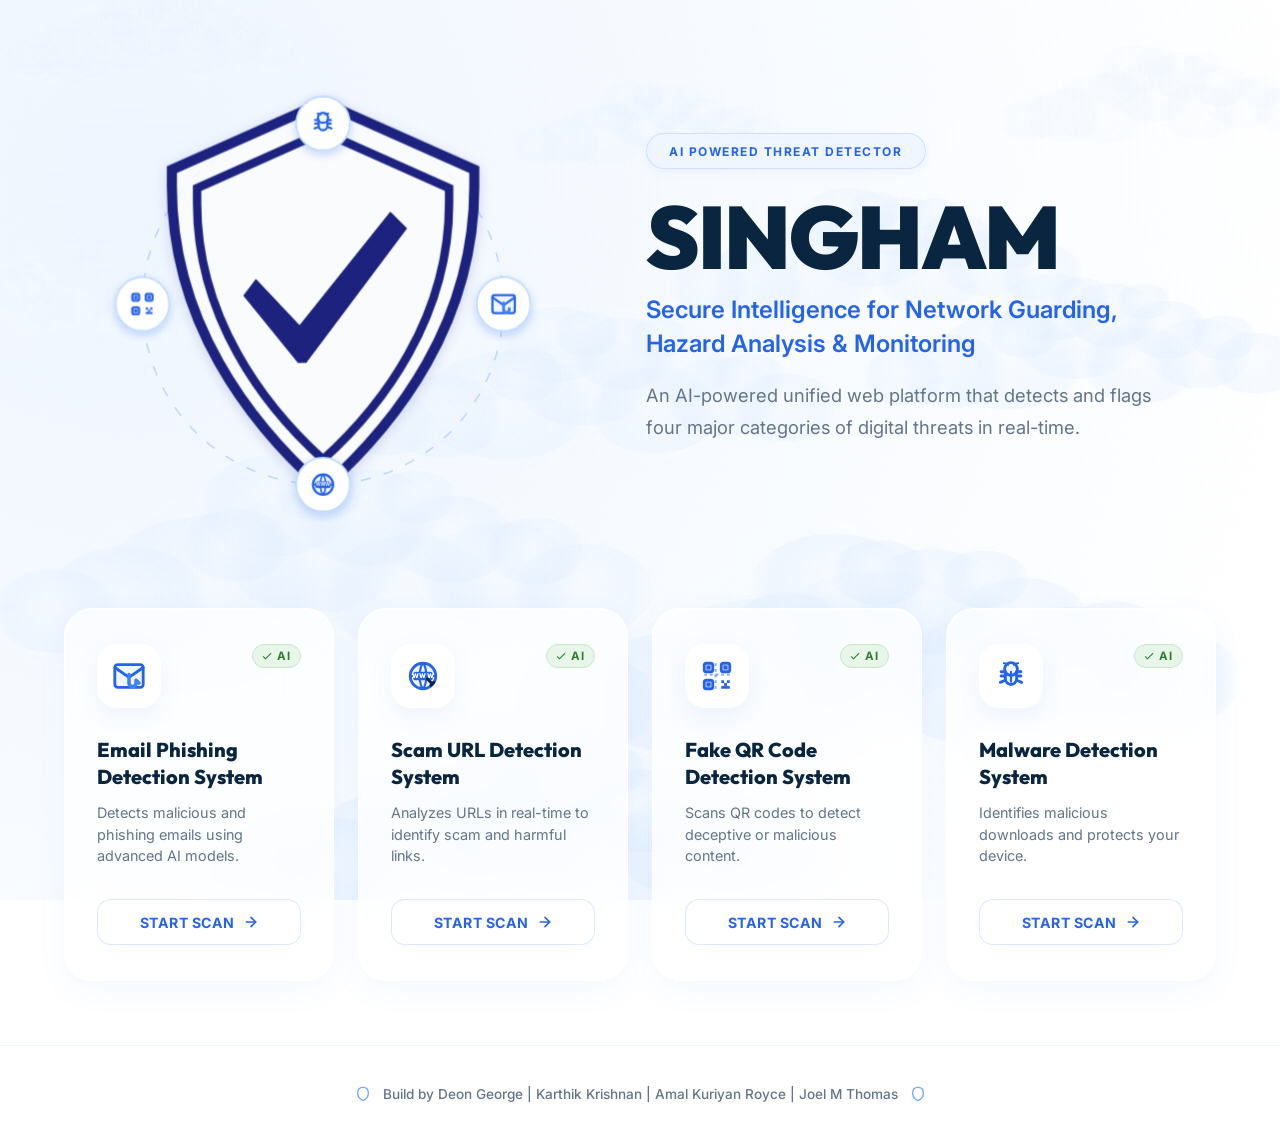
==== commit 87855ba6: "added rule based advisor as notification" ====
--- a/frontend/templates/home.html
+++ b/frontend/templates/home.html
@@ -363,13 +363,13 @@
         }
 
         footer a {
-            color: var(--primary-accent);
+            color: var(--text-secondary);
             text-decoration: none;
             transition: var(--transition);
         }
 
         footer a:hover {
-            color: var(--primary-hover);
+            color: var(--primary-accent);
         }
 
         /* Responsiveness */
@@ -862,6 +862,77 @@
         </svg>
     </footer>
 
+    <!-- ── Rule-Based Advisor Popup ── -->
+    <div id="advisor-toast" style="
+        display: none;
+        position: fixed;
+        bottom: 2rem;
+        right: 2rem;
+        max-width: 380px;
+        background: rgba(255,255,255,0.92);
+        backdrop-filter: blur(20px);
+        -webkit-backdrop-filter: blur(20px);
+        border: 1px solid rgba(255,255,255,0.9);
+        border-radius: 18px;
+        box-shadow: 0 20px 50px rgba(59,130,246,0.15), inset 0 1px 0 rgba(255,255,255,0.8);
+        padding: 1.1rem 1.4rem;
+        display: none;
+        align-items: flex-start;
+        gap: 0.85rem;
+        z-index: 9999;
+        animation: toastIn 0.45s cubic-bezier(0.16,1,0.3,1) both;
+        font-family: 'Inter', sans-serif;
+    ">
+        <div id="advisor-icon" style="font-size: 1.6rem; flex-shrink: 0; margin-top: 0.05rem;"></div>
+        <div style="flex: 1; min-width: 0;">
+            <div id="advisor-label" style="font-size: 0.68rem; font-weight: 700; text-transform: uppercase; letter-spacing: 0.08em; margin-bottom: 0.3rem; opacity: 0.6;"></div>
+            <div id="advisor-text" style="font-size: 0.9rem; font-weight: 500; color: #0a2540; line-height: 1.45;"></div>
+        </div>
+        <button onclick="document.getElementById('advisor-toast').style.display='none'" style="
+            background: none; border: none; cursor: pointer;
+            color: #94a3b8; font-size: 1.1rem; padding: 0; flex-shrink: 0;
+            line-height: 1; margin-top: 0.05rem;
+        ">✕</button>
+    </div>
+
+    <style>
+        @keyframes toastIn {
+            from { opacity: 0; transform: translateY(20px) scale(0.96); }
+            to   { opacity: 1; transform: translateY(0) scale(1); }
+        }
+    </style>
+
+    <script>
+    (function() {
+        var raw = localStorage.getItem('singham_advice');
+        if (!raw) return;
+        try {
+            var data = JSON.parse(raw);
+            localStorage.removeItem('singham_advice');
+
+            var labels = { url: '🔗 URL Scan Result', email: '📧 Email Scan Result', malware: '🦠 Malware Scan Result', qr: '📷 QR Code Scan Result' };
+            var toast  = document.getElementById('advisor-toast');
+            var icon   = document.getElementById('advisor-icon');
+            var label  = document.getElementById('advisor-label');
+            var text   = document.getElementById('advisor-text');
+
+            icon.textContent  = data.threat ? '🚨' : '✅';
+            label.textContent = labels[data.type] || 'Scan Result';
+            text.textContent  = data.advice;
+            toast.style.borderLeft = data.threat ? '4px solid #ef4444' : '4px solid #10b981';
+            toast.style.display = 'flex';
+
+            // Auto-dismiss after 8 seconds
+            setTimeout(function() {
+                toast.style.transition = 'opacity 0.4s, transform 0.4s';
+                toast.style.opacity = '0';
+                toast.style.transform = 'translateY(10px)';
+                setTimeout(function() { toast.style.display = 'none'; }, 400);
+            }, 8000);
+        } catch(e) {}
+    })();
+    </script>
+
 </body>
 
 </html>
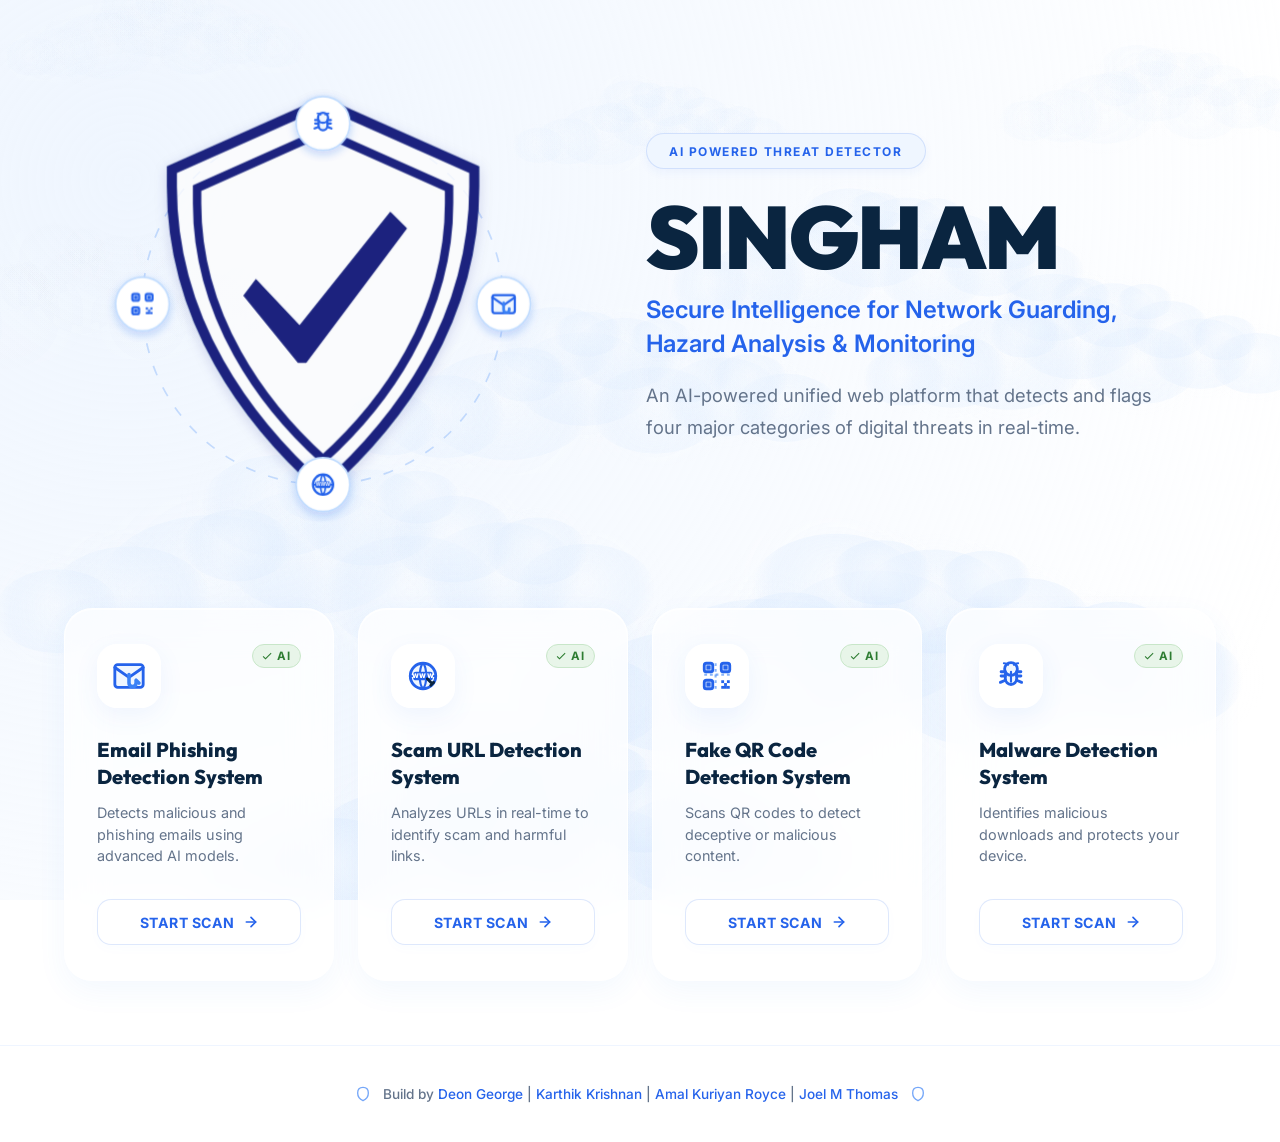
==== commit 6e4d1269: "Merge pull request #12 from deon-george/main fourth development completed" ====
--- a/frontend/templates/home.html
+++ b/frontend/templates/home.html
@@ -363,13 +363,13 @@
         }
 
         footer a {
-            color: var(--text-secondary);
+            color: var(--primary-accent);
             text-decoration: none;
             transition: var(--transition);
         }
 
         footer a:hover {
-            color: var(--primary-accent);
+            color: var(--primary-hover);
         }
 
         /* Responsiveness */
